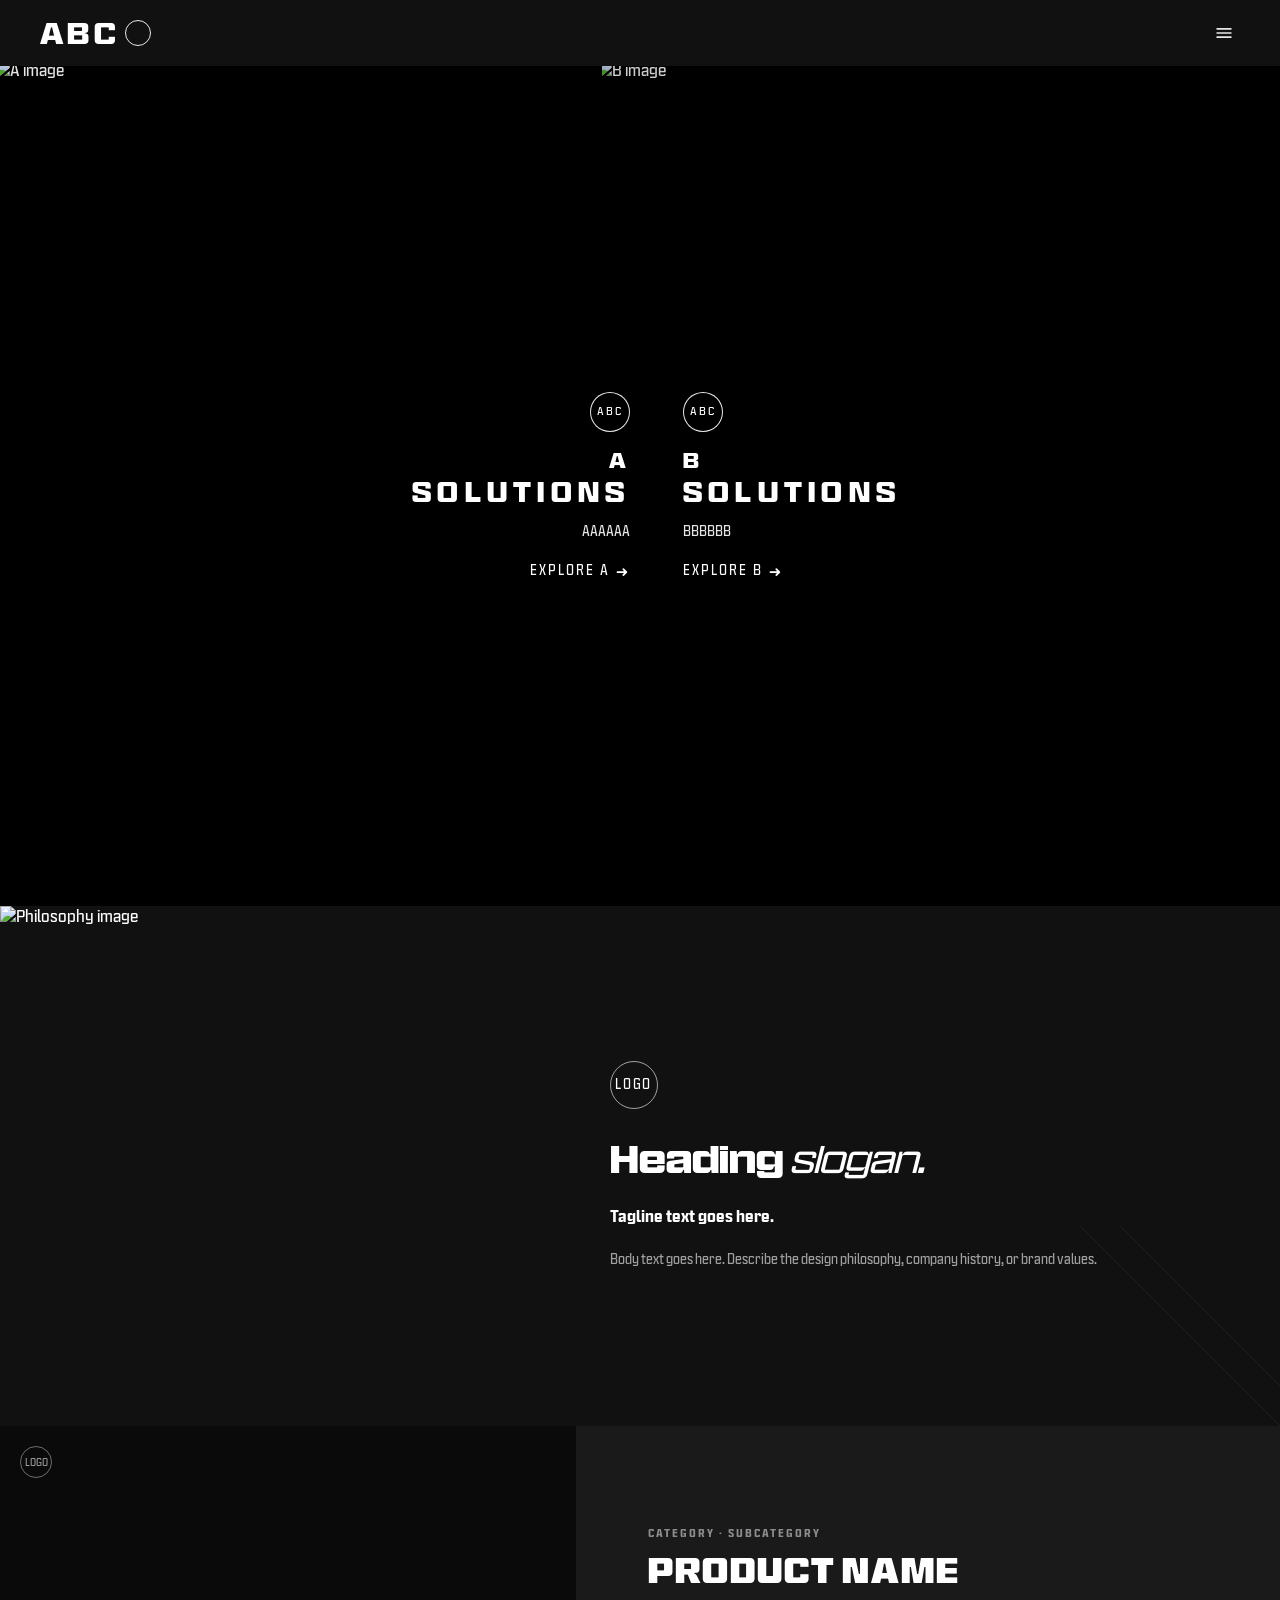
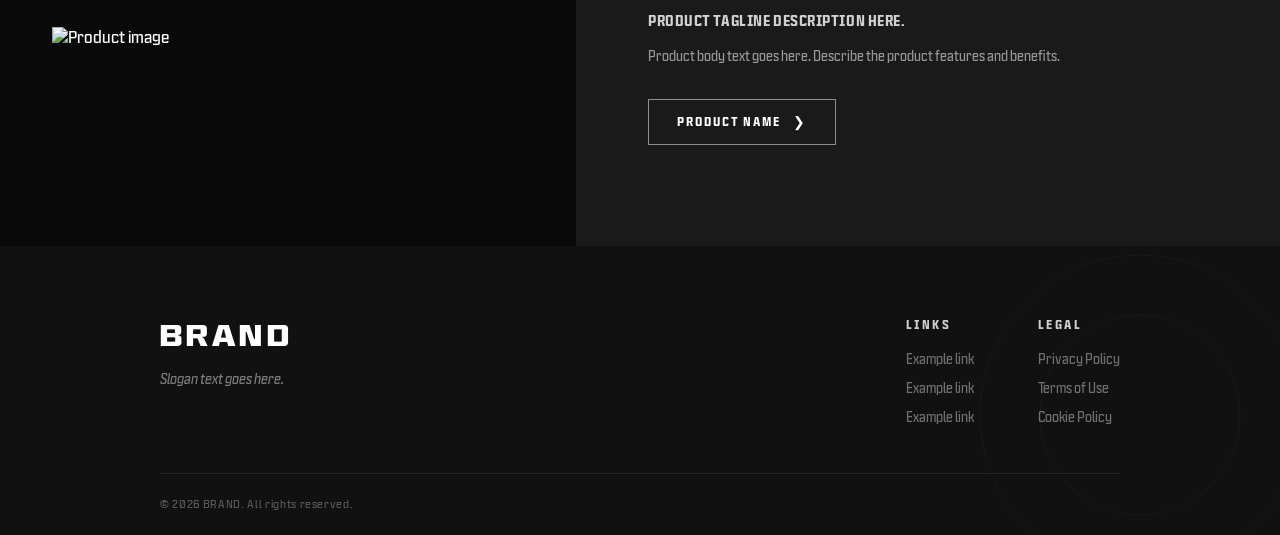
==== index.html @ 703620b8 "Add static site files to root for GitHub Pages deployment Made-with: Cursor" ====
<!DOCTYPE html>
<html lang="zh-CN">
<head>
  <meta charset="UTF-8" />
  <title>首页模版 - Defence / Security</title>
  <meta name="viewport" content="width=device-width, initial-scale=1" />
  <link rel="stylesheet" href="css/home.css" />
</head>
<body>
  <!-- 顶部导航栏 -->
  <header class="site-header">
    <div class="nav-left">
      <a href="#" class="nav-logo" id="nav-logo">
        <span id="nav-logo-text"></span>
        <span class="nav-logo-badge" id="nav-logo-badge"></span>
      </a>
    </div>
    <div class="nav-right">
      <button class="nav-icon-btn" id="nav-menu-btn" type="button" aria-label="Menu">
        <svg class="icon-menu" viewBox="0 0 24 24" aria-hidden="true">
          <path d="M3 6h18v2H3V6zm0 5h18v2H3v-2zm0 5h18v2H3v-2z" />
        </svg>
        <svg class="icon-close" viewBox="0 0 24 24" aria-hidden="true">
          <path d="M19 6.41L17.59 5 12 10.59 6.41 5 5 6.41 10.59 12 5 17.59 6.41 19 12 13.41 17.59 19 19 17.59 13.41 12z" />
        </svg>
      </button>
    </div>
  </header>

  <!-- 全屏菜单 -->
  <div class="menu-overlay" id="menu-overlay" aria-hidden="true">
    <svg class="menu-deco menu-deco-ring" viewBox="0 0 400 400" aria-hidden="true">
      <circle cx="200" cy="200" r="180" />
      <circle cx="200" cy="200" r="120" />
    </svg>
    <svg class="menu-deco menu-deco-dots" viewBox="0 0 200 200" aria-hidden="true">
      <circle cx="20" cy="20" r="3" />
      <circle cx="60" cy="40" r="2" />
      <circle cx="100" cy="15" r="4" />
      <circle cx="140" cy="55" r="2.5" />
      <circle cx="180" cy="30" r="3" />
      <circle cx="40" cy="80" r="2" />
      <circle cx="90" cy="70" r="3.5" />
      <circle cx="150" cy="90" r="2" />
      <circle cx="30" cy="140" r="3" />
      <circle cx="80" cy="160" r="2.5" />
      <circle cx="160" cy="150" r="3" />
      <circle cx="120" cy="180" r="2" />
    </svg>
    <svg class="menu-deco menu-deco-lines" viewBox="0 0 600 600" aria-hidden="true">
      <line x1="0" y1="150" x2="600" y2="50" />
      <line x1="0" y1="300" x2="600" y2="200" />
      <line x1="0" y1="450" x2="600" y2="550" />
    </svg>

    <div class="menu-body">
      <div class="menu-columns">
        <div class="menu-column">
          <h3 class="menu-section-title">SECTION ONE</h3>
          <ul class="menu-list">
            <li><a href="#">Example link 1</a></li>
            <li><a href="#">Example link 2</a></li>
            <li><a href="#">Example link 3</a></li>
          </ul>
        </div>
        <div class="menu-column">
          <h3 class="menu-section-title">SECTION TWO</h3>
          <ul class="menu-list">
            <li><a href="#">Example link A</a></li>
            <li><a href="#">Example link B</a></li>
            <li><a href="#">Example link C</a></li>
          </ul>
        </div>
        <div class="menu-column">
          <h3 class="menu-section-title">SECTION THREE</h3>
          <ul class="menu-list">
            <li><a href="#">Example link &alpha;</a></li>
            <li><a href="#">Example link &beta;</a></li>
          </ul>
        </div>
        <div class="menu-column">
          <h3 class="menu-section-title">SECTION FOUR</h3>
          <ul class="menu-list">
            <li><a href="#">Example link I</a></li>
            <li><a href="#">Example link II</a></li>
          </ul>
        </div>
      </div>
      <div class="menu-footer-row">
        <button class="menu-newsletter-btn" type="button">
          subscribe
        </button>
        <div class="menu-footer-tagline">slogan 1</div>
      </div>
    </div>
  </div>

  <!-- 首屏左右双栏 -->
  <main class="hero">
    <svg class="sr-only" aria-hidden="true">
      <defs>
        <clipPath id="clip-left" clipPathUnits="objectBoundingBox">
          <path d="M0 0 L0.98 0 L0.98 0.45 C0.97 0.55, 0.95 0.65, 0.92 0.75 C0.89 0.85, 0.87 0.93, 0.86 1 L0 1 Z" />
        </clipPath>
        <clipPath id="clip-right" clipPathUnits="objectBoundingBox">
          <path d="M0 0 L1 0 L1 1 L0 1 C0.04 0.92, 0.08 0.85, 0.15 0.7 C0.22 0.5, 0.30 0.3, 0.35 0 Z" />
        </clipPath>
      </defs>
    </svg>
    <section class="hero-column hero-column-left" id="hero-left">
      <img class="hero-bg" id="hero-left-bg" src="about:blank" alt="" />
      <div class="hero-content">
        <div class="hero-logo-mark" id="hero-left-mark"></div>
        <div class="hero-title">
          <div class="hero-title-line" id="hero-left-title-line1"></div>
          <div class="hero-title-line" id="hero-left-title-line2"></div>
        </div>
        <p class="hero-subtitle" id="hero-left-subtitle"></p>
        <a href="#" class="hero-link" id="hero-left-link">
          <span id="hero-left-link-label"></span>
          <span>&#10140;</span>
        </a>
      </div>
    </section>

    <section class="hero-column hero-column-right" id="hero-right">
      <img class="hero-bg" id="hero-right-bg" src="about:blank" alt="" />
      <div class="hero-content">
        <div class="hero-logo-mark" id="hero-right-mark"></div>
        <div class="hero-title">
          <div class="hero-title-line" id="hero-right-title-line1"></div>
          <div class="hero-title-line" id="hero-right-title-line2"></div>
        </div>
        <p class="hero-subtitle" id="hero-right-subtitle"></p>
        <a href="#" class="hero-link" id="hero-right-link">
          <span id="hero-right-link-label"></span>
          <span>&#10140;</span>
        </a>
      </div>
    </section>
  </main>

  <!-- 设计理念介绍 -->
  <section class="philosophy fade-section">
    <div class="philosophy-image">
      <img class="philosophy-img" id="philosophy-img" src="about:blank" alt="" />
    </div>
    <div class="philosophy-content">
      <div class="philosophy-icon" id="philosophy-icon"></div>
      <h2 class="philosophy-heading">
        <span class="philosophy-heading-bold" id="philosophy-heading-bold"></span>
        <span class="philosophy-heading-light" id="philosophy-heading-light"></span>
      </h2>
      <p class="philosophy-tagline" id="philosophy-tagline"></p>
      <p class="philosophy-body" id="philosophy-body"></p>
    </div>
    <svg class="section-deco section-deco-corner" viewBox="0 0 200 200" aria-hidden="true">
      <line x1="0" y1="0" x2="200" y2="200" />
      <line x1="40" y1="0" x2="200" y2="160" />
    </svg>
  </section>

  <!-- 产品卡片 -->
  <section class="product-card fade-section" id="product-card">
    <div class="product-card-image">
      <div class="product-card-badge" id="product-card-badge"></div>
      <img class="product-card-img" id="product-card-img" src="about:blank" alt="" />
    </div>
    <div class="product-card-content">
      <p class="product-card-category" id="product-card-category"></p>
      <h2 class="product-card-title" id="product-card-title"></h2>
      <p class="product-card-tagline" id="product-card-tagline"></p>
      <p class="product-card-body" id="product-card-body"></p>
      <a class="product-card-link" id="product-card-link" href="#">
        <span id="product-card-link-label"></span>
        <span class="product-card-link-arrow">&#10095;</span>
      </a>
    </div>
  </section>

  <!-- 底部 -->
  <footer class="site-footer">
    <div class="footer-inner">
      <div class="footer-brand">
        <span class="footer-logo" id="footer-logo"></span>
        <p class="footer-slogan" id="footer-slogan"></p>
      </div>
      <div class="footer-links">
        <div class="footer-link-group">
          <h4 class="footer-link-title">Links</h4>
          <ul>
            <li><a href="#">Example link</a></li>
            <li><a href="#">Example link</a></li>
            <li><a href="#">Example link</a></li>
          </ul>
        </div>
        <div class="footer-link-group">
          <h4 class="footer-link-title">Legal</h4>
          <ul>
            <li><a href="#">Privacy Policy</a></li>
            <li><a href="#">Terms of Use</a></li>
            <li><a href="#">Cookie Policy</a></li>
          </ul>
        </div>
      </div>
    </div>
    <div class="footer-bottom">
      <p id="footer-copyright"></p>
    </div>
    <svg class="footer-deco" viewBox="0 0 400 400" aria-hidden="true">
      <circle cx="200" cy="200" r="160" />
      <circle cx="200" cy="200" r="100" />
    </svg>
  </footer>

  <script src="js/home.js"></script>
</body>
</html>
---- css/home.css ----
/* Hitmarker Display */
@font-face {
  font-family: "Hitmarker";
  src: url("../fonts/HitmarkerNormal-Light.woff2") format("woff2");
  font-weight: 300;
  font-style: normal;
  font-display: swap;
}
@font-face {
  font-family: "Hitmarker";
  src: url("../fonts/HitmarkerNormal-Regular.woff2") format("woff2");
  font-weight: 400;
  font-style: normal;
  font-display: swap;
}
@font-face {
  font-family: "Hitmarker";
  src: url("../fonts/HitmarkerNormal-Medium.woff2") format("woff2");
  font-weight: 500;
  font-style: normal;
  font-display: swap;
}
@font-face {
  font-family: "Hitmarker";
  src: url("../fonts/HitmarkerNormal-Bold.woff2") format("woff2");
  font-weight: 700;
  font-style: normal;
  font-display: swap;
}
@font-face {
  font-family: "Hitmarker";
  src: url("../fonts/HitmarkerNormal-Black.woff2") format("woff2");
  font-weight: 900;
  font-style: normal;
  font-display: swap;
}

/* Hitmarker Text */
@font-face {
  font-family: "Hitmarker Text";
  src: url("../fonts/HitmarkerText-Regular.woff2") format("woff2");
  font-weight: 400;
  font-style: normal;
  font-display: swap;
}
@font-face {
  font-family: "Hitmarker Text";
  src: url("../fonts/HitmarkerText-Medium.woff2") format("woff2");
  font-weight: 500;
  font-style: normal;
  font-display: swap;
}
@font-face {
  font-family: "Hitmarker Text";
  src: url("../fonts/HitmarkerText-Bold.woff2") format("woff2");
  font-weight: 700;
  font-style: normal;
  font-display: swap;
}
@font-face {
  font-family: "Hitmarker Text";
  src: url("../fonts/HitmarkerText-Italic.woff2") format("woff2");
  font-weight: 400;
  font-style: italic;
  font-display: swap;
}

* {
  box-sizing: border-box;
  margin: 0;
  padding: 0;
}

html {
  scroll-behavior: smooth;
}

body {
  font-family: "Hitmarker Text", "Hitmarker", -apple-system, BlinkMacSystemFont,
    system-ui, sans-serif;
  background: #000;
  color: #fff;
  min-height: 100vh;
}

a {
  color: inherit;
  text-decoration: none;
}

img {
  max-width: 100%;
  display: block;
}

/* 顶部导航栏 */

.site-header {
  background: #111;
  color: #fff;
  padding: 16px 40px;
  display: flex;
  align-items: center;
  justify-content: space-between;
  position: relative;
  z-index: 50;
}

.nav-left {
  display: flex;
  align-items: center;
  gap: 12px;
}

.nav-logo {
  font-family: "Hitmarker", sans-serif;
  font-weight: 700;
  font-size: 28px;
  letter-spacing: 0.16em;
  text-transform: uppercase;
  display: inline-flex;
  align-items: center;
  gap: 6px;
}

.nav-logo-badge {
  width: 26px;
  height: 26px;
  border-radius: 999px;
  border: 1px solid rgba(255, 255, 255, 0.9);
  display: inline-flex;
  align-items: center;
  justify-content: center;
  font-size: 11px;
}

.nav-right {
  display: flex;
  align-items: center;
  gap: 14px;
}

.nav-icon-btn {
  width: 32px;
  height: 32px;
  border-radius: 50%;
  border: none;
  background: transparent;
  display: inline-flex;
  align-items: center;
  justify-content: center;
  padding: 0;
  cursor: pointer;
}

.nav-icon-btn svg {
  width: 20px;
  height: 20px;
  fill: #ffffff;
  opacity: 0.9;
  transition:
    opacity 0.2s ease,
    transform 0.2s ease;
}

.nav-icon-btn:hover svg {
  opacity: 1;
  transform: scale(1.05);
}

.nav-icon-btn .icon-close {
  display: none;
}

.nav-icon-btn.is-active .icon-menu {
  display: none;
}

.nav-icon-btn.is-active .icon-close {
  display: block;
}

/* 全屏菜单 */

.menu-overlay {
  position: fixed;
  inset: 0;
  z-index: 40;
  background: linear-gradient(145deg, #0a0a0a 0%, #111 35%, #1a1a1a 60%, #222 100%);
  visibility: hidden;
  opacity: 0;
  transition:
    opacity 0.35s ease,
    visibility 0.35s ease;
  overflow: hidden;
}

.menu-overlay.is-active {
  visibility: visible;
  opacity: 1;
}

/* 装饰性 SVG 元素 */

.menu-deco {
  position: absolute;
  pointer-events: none;
}

.menu-deco-ring {
  width: 480px;
  height: 480px;
  right: -80px;
  bottom: -100px;
  fill: none;
  stroke: rgba(255, 255, 255, 0.05);
  stroke-width: 1;
  animation: decoSpin 40s linear infinite;
}

.menu-deco-dots {
  width: 300px;
  height: 300px;
  right: 60px;
  top: 80px;
  fill: rgba(255, 255, 255, 0.07);
  animation: decoFloat 6s ease-in-out infinite alternate;
}

.menu-deco-lines {
  width: 100%;
  height: 100%;
  left: 0;
  top: 0;
  stroke: rgba(255, 255, 255, 0.03);
  stroke-width: 1;
  fill: none;
}

@keyframes decoSpin {
  from { transform: rotate(0deg); }
  to { transform: rotate(360deg); }
}

@keyframes decoFloat {
  from { transform: translateY(0); }
  to { transform: translateY(-18px); }
}

/* 菜单主体内容 */

.menu-body {
  position: relative;
  z-index: 1;
  max-width: 960px;
  margin: 0 auto;
  padding: 100px 48px 48px;
  height: 100%;
  display: flex;
  flex-direction: column;
  justify-content: center;
  gap: 48px;
}

.menu-columns {
  display: grid;
  grid-template-columns: repeat(4, minmax(0, 1fr));
  gap: 40px;
}

.menu-column {
  font-size: 13px;
}

.menu-section-title {
  font-family: "Hitmarker", sans-serif;
  font-size: 14px;
  font-weight: 700;
  letter-spacing: 0.2em;
  text-transform: uppercase;
  margin-bottom: 16px;
  padding-bottom: 10px;
  border-bottom: 1px solid rgba(255, 255, 255, 0.15);
  color: #fff;
}

.menu-list {
  list-style: none;
  display: grid;
  gap: 10px;
  color: rgba(255, 255, 255, 0.6);
}

.menu-list li {
  padding: 4px 0;
}

.menu-list a {
  color: inherit;
  text-decoration: none;
  display: inline-block;
  font-size: 13px;
  letter-spacing: 0.04em;
  position: relative;
  padding-left: 14px;
  transition:
    color 0.2s ease,
    padding-left 0.2s ease;
}

.menu-list a::before {
  content: "";
  position: absolute;
  left: 0;
  top: 50%;
  width: 6px;
  height: 1px;
  background: rgba(255, 255, 255, 0.3);
  transition:
    width 0.2s ease,
    background 0.2s ease;
}

.menu-list a:hover {
  color: #ffffff;
  padding-left: 20px;
}

.menu-list a:hover::before {
  width: 12px;
  background: #ffffff;
}

.menu-footer-row {
  margin-top: auto;
  display: flex;
  align-items: center;
  justify-content: space-between;
  gap: 16px;
  font-size: 12px;
  padding-top: 20px;
  border-top: 1px solid rgba(255, 255, 255, 0.1);
}

.menu-newsletter-btn {
  padding: 10px 24px;
  border-radius: 0;
  border: 1px solid rgba(255, 255, 255, 0.6);
  background: transparent;
  color: #ffffff;
  font-size: 11px;
  letter-spacing: 0.2em;
  text-transform: uppercase;
  cursor: pointer;
  transition:
    background 0.2s ease,
    border-color 0.2s ease;
}

.menu-newsletter-btn:hover {
  background: rgba(255, 255, 255, 0.1);
  border-color: #ffffff;
}

.menu-footer-tagline {
  white-space: nowrap;
  opacity: 0.5;
  font-style: italic;
  letter-spacing: 0.08em;
}

/* 首屏左右双栏 */

.hero {
  height: calc(100vh - 60px);
  min-height: 480px;
  display: flex;
  flex-direction: row;
}

.hero-column {
  position: relative;
  flex: 1 1 50%;
  overflow: hidden;
  cursor: pointer;
  transition: flex 0.5s cubic-bezier(0.25, 0.46, 0.45, 0.94);
}

.hero-column::before {
  content: "";
  position: absolute;
  inset: 0;
  background: linear-gradient(
    to bottom,
    rgba(0, 0, 0, 0.1),
    rgba(0, 0, 0, 0.5)
  );
  z-index: 1;
  transition: background 0.5s ease;
}

.hero:hover .hero-column {
  flex: 0.7 1 35%;
}

.hero:hover .hero-column:hover {
  flex: 1.3 1 65%;
}

.hero:hover .hero-column:not(:hover)::before {
  background: linear-gradient(
    to bottom,
    rgba(0, 0, 0, 0.25),
    rgba(0, 0, 0, 0.65)
  );
}

.sr-only {
  position: absolute;
  width: 0;
  height: 0;
  overflow: hidden;
}

.hero-column-left {
  clip-path: url(#clip-left);
  margin-right: -3%;
  z-index: 2;
}

.hero-column-right {
  margin-left: -3%;
  z-index: 1;
}

.hero-bg {
  position: absolute;
  inset: -6px;
  object-fit: cover;
  width: calc(100% + 12px);
  height: calc(100% + 12px);
  transition: transform 0.4s ease-out;
}

.hero-column:hover .hero-bg {
  transform: scale(1.04);
}

.hero-content {
  position: relative;
  z-index: 2;
  height: 100%;
  display: flex;
  flex-direction: column;
  justify-content: center;
  padding: 40px;
  color: #fff;
}

.hero-column-left .hero-content {
  align-items: flex-end;
  text-align: right;
  padding-left: 30%;
  padding-right: 48px;
}

.hero-column-right .hero-content {
  padding-left: 12%;
}

.hero-logo-mark {
  width: 40px;
  height: 40px;
  border-radius: 999px;
  border: 1px solid rgba(255, 255, 255, 0.9);
  display: flex;
  align-items: center;
  justify-content: center;
  margin-bottom: 16px;
  font-size: 11px;
  letter-spacing: 0.18em;
  text-transform: uppercase;
  background: rgba(0, 0, 0, 0.35);
}

.hero-title-line {
  font-family: "Hitmarker", sans-serif;
  font-size: 20px;
  letter-spacing: 0.24em;
  text-transform: uppercase;
  font-weight: 700;
}

.hero-title-line + .hero-title-line {
  font-size: 26px;
  margin-top: 4px;
}

.hero-subtitle {
  margin-top: 14px;
  max-width: 320px;
  font-size: 13px;
  line-height: 1.5;
  opacity: 0.9;
}

.hero-link {
  margin-top: 20px;
  font-size: 13px;
  text-transform: uppercase;
  letter-spacing: 0.16em;
  display: inline-flex;
  align-items: center;
  gap: 6px;
  transition: gap 0.2s ease;
}

.hero-link:hover {
  gap: 10px;
}

.hero-link span:first-child {
  position: relative;
}

.hero-link span:first-child::after {
  content: "";
  position: absolute;
  left: 0;
  bottom: -2px;
  width: 0;
  height: 1px;
  background: #fff;
  transition: width 0.3s ease;
}

.hero-link:hover span:first-child::after {
  width: 100%;
}

.hero-link span:last-child {
  font-size: 15px;
  transform: translateY(1px);
}

/* 滚动淡入 */

.fade-section {
  opacity: 0;
  transform: translateY(40px);
  transition: opacity 0.7s ease, transform 0.7s ease;
}

.fade-section.is-visible {
  opacity: 1;
  transform: translateY(0);
}

/* 区块装饰线条 */

.section-deco {
  position: absolute;
  pointer-events: none;
}

.section-deco-corner {
  width: 200px;
  height: 200px;
  right: 0;
  bottom: 0;
  stroke: rgba(255, 255, 255, 0.05);
  stroke-width: 1;
  fill: none;
}

/* 设计理念介绍 */

.philosophy {
  display: flex;
  align-items: stretch;
  background: #111;
  min-height: 520px;
  position: relative;
  overflow: hidden;
}

.philosophy-image {
  flex: 0 0 42%;
  position: relative;
  overflow: hidden;
}

.philosophy-img {
  width: 100%;
  height: 100%;
  object-fit: cover;
  display: block;
}

.philosophy-content {
  flex: 1;
  display: flex;
  flex-direction: column;
  justify-content: center;
  padding: 80px 80px 80px 72px;
  color: #fff;
}

.philosophy-icon {
  width: 48px;
  height: 48px;
  border-radius: 999px;
  border: 1.5px solid rgba(255, 255, 255, 0.6);
  display: flex;
  align-items: center;
  justify-content: center;
  font-size: 13px;
  letter-spacing: 0.12em;
  margin-bottom: 28px;
}

.philosophy-heading {
  font-family: "Hitmarker", sans-serif;
  font-size: 36px;
  line-height: 1.2;
  margin-bottom: 24px;
}

.philosophy-heading-bold {
  font-weight: 700;
}

.philosophy-heading-light {
  font-weight: 300;
  font-style: italic;
}

.philosophy-tagline {
  font-size: 16px;
  font-weight: 600;
  line-height: 1.5;
  margin-bottom: 20px;
  max-width: 520px;
}

.philosophy-body {
  font-size: 13px;
  line-height: 1.8;
  opacity: 0.6;
  max-width: 520px;
}

/* 产品卡片 */

.product-card {
  display: flex;
  align-items: stretch;
  min-height: 420px;
  position: relative;
  overflow: hidden;
}

.product-card-image {
  flex: 0 0 45%;
  position: relative;
  overflow: hidden;
  background: #0a0a0a;
  display: flex;
  align-items: center;
  justify-content: center;
}

.product-card-badge {
  position: absolute;
  top: 20px;
  left: 20px;
  width: 32px;
  height: 32px;
  border-radius: 999px;
  border: 1px solid rgba(255, 255, 255, 0.4);
  display: flex;
  align-items: center;
  justify-content: center;
  font-size: 10px;
  color: rgba(255, 255, 255, 0.6);
  z-index: 1;
}

.product-card-img {
  width: 82%;
  height: auto;
  object-fit: contain;
  display: block;
}

.product-card-content {
  flex: 1;
  display: flex;
  flex-direction: column;
  justify-content: center;
  padding: 64px 72px;
  background: #1a1a1a;
  color: #fff;
}

.product-card-category {
  font-size: 11px;
  font-weight: 700;
  letter-spacing: 0.18em;
  text-transform: uppercase;
  margin-bottom: 12px;
  color: rgba(255, 255, 255, 0.5);
}

.product-card-title {
  font-family: "Hitmarker", sans-serif;
  font-size: 32px;
  font-weight: 900;
  letter-spacing: 0.06em;
  text-transform: uppercase;
  margin-bottom: 20px;
  color: #fff;
}

.product-card-tagline {
  font-size: 14px;
  font-weight: 700;
  line-height: 1.5;
  text-transform: uppercase;
  letter-spacing: 0.04em;
  margin-bottom: 14px;
  max-width: 480px;
  color: rgba(255, 255, 255, 0.8);
}

.product-card-body {
  font-size: 13px;
  line-height: 1.7;
  color: rgba(255, 255, 255, 0.55);
  max-width: 480px;
  margin-bottom: 32px;
}

.product-card-link {
  display: inline-flex;
  align-items: center;
  gap: 12px;
  padding: 14px 28px;
  border: 1.5px solid rgba(255, 255, 255, 0.5);
  color: #fff;
  font-size: 12px;
  font-weight: 700;
  letter-spacing: 0.16em;
  text-transform: uppercase;
  text-decoration: none;
  transition: background 0.25s ease, border-color 0.25s ease;
  align-self: flex-start;
}

.product-card-link:hover {
  background: rgba(255, 255, 255, 0.08);
  border-color: #fff;
}

.product-card-link-arrow {
  font-size: 14px;
  transition: transform 0.2s ease;
}

.product-card-link:hover .product-card-link-arrow {
  transform: translateX(4px);
}

/* 底部 Footer */

.site-footer {
  background: #111;
  color: #fff;
  position: relative;
  overflow: hidden;
  padding: 72px 40px 0;
}

.footer-inner {
  max-width: 960px;
  margin: 0 auto;
  display: flex;
  justify-content: space-between;
  gap: 48px;
  padding-bottom: 48px;
  border-bottom: 1px solid rgba(255, 255, 255, 0.08);
}

.footer-brand {
  max-width: 320px;
}

.footer-logo {
  font-family: "Hitmarker", sans-serif;
  font-size: 28px;
  font-weight: 700;
  letter-spacing: 0.16em;
  text-transform: uppercase;
  display: block;
  margin-bottom: 16px;
}

.footer-slogan {
  font-family: "Hitmarker Text", sans-serif;
  font-size: 13px;
  line-height: 1.7;
  opacity: 0.45;
  font-style: italic;
}

.footer-links {
  display: flex;
  gap: 64px;
}

.footer-link-group h4 {
  font-size: 12px;
  font-weight: 700;
  letter-spacing: 0.2em;
  text-transform: uppercase;
  margin-bottom: 16px;
  color: rgba(255, 255, 255, 0.8);
}

.footer-link-group ul {
  list-style: none;
  display: grid;
  gap: 10px;
}

.footer-link-group a {
  font-size: 13px;
  color: rgba(255, 255, 255, 0.4);
  transition: color 0.2s ease;
}

.footer-link-group a:hover {
  color: #fff;
}

.footer-bottom {
  max-width: 960px;
  margin: 0 auto;
  padding: 24px 0;
  font-size: 11px;
  opacity: 0.3;
  letter-spacing: 0.06em;
}

.footer-deco {
  position: absolute;
  width: 400px;
  height: 400px;
  right: -60px;
  bottom: -80px;
  fill: none;
  stroke: rgba(255, 255, 255, 0.03);
  stroke-width: 1;
  pointer-events: none;
  animation: decoSpin 50s linear infinite;
}

/* 响应式 */

@media (max-width: 900px) {
  .hero {
    flex-direction: column;
    height: auto;
  }

  .hero-column {
    height: 50vh;
    min-height: 260px;
  }

  .hero-column-left::after,
  .hero-column-right::after {
    display: none;
  }

  .hero-content {
    padding: 32px 24px;
  }

  .hero-title-line {
    font-size: 18px;
  }

  .hero-title-line + .hero-title-line {
    font-size: 22px;
  }

  .philosophy {
    flex-direction: column;
    min-height: auto;
  }

  .philosophy-image {
    flex: none;
    height: 300px;
  }

  .philosophy-content {
    padding: 48px 32px;
  }

  .philosophy-heading {
    font-size: 28px;
  }

  .product-card {
    flex-direction: column;
    min-height: auto;
  }

  .product-card-image {
    flex: none;
    min-height: 280px;
  }

  .product-card-content {
    padding: 40px 32px;
  }

  .product-card-title {
    font-size: 24px;
  }

  .site-header {
    padding: 8px 16px;
  }

  .menu-body {
    padding: 80px 24px 32px;
  }

  .menu-columns {
    grid-template-columns: repeat(2, minmax(0, 1fr));
    gap: 28px;
  }

  .menu-deco-ring {
    width: 300px;
    height: 300px;
    right: -60px;
    bottom: -60px;
  }

  .menu-deco-dots {
    width: 200px;
    height: 200px;
  }

  .footer-inner {
    flex-direction: column;
    gap: 32px;
  }

  .footer-links {
    gap: 40px;
  }

  .site-footer {
    padding: 48px 24px 0;
  }

  .section-deco-corner {
    width: 120px;
    height: 120px;
  }
}

@media (max-width: 600px) {
  .menu-columns {
    grid-template-columns: minmax(0, 1fr);
    gap: 24px;
  }

  .menu-deco-ring,
  .menu-deco-dots {
    display: none;
  }

  .footer-links {
    flex-direction: column;
    gap: 28px;
  }

  .footer-deco {
    display: none;
  }
}
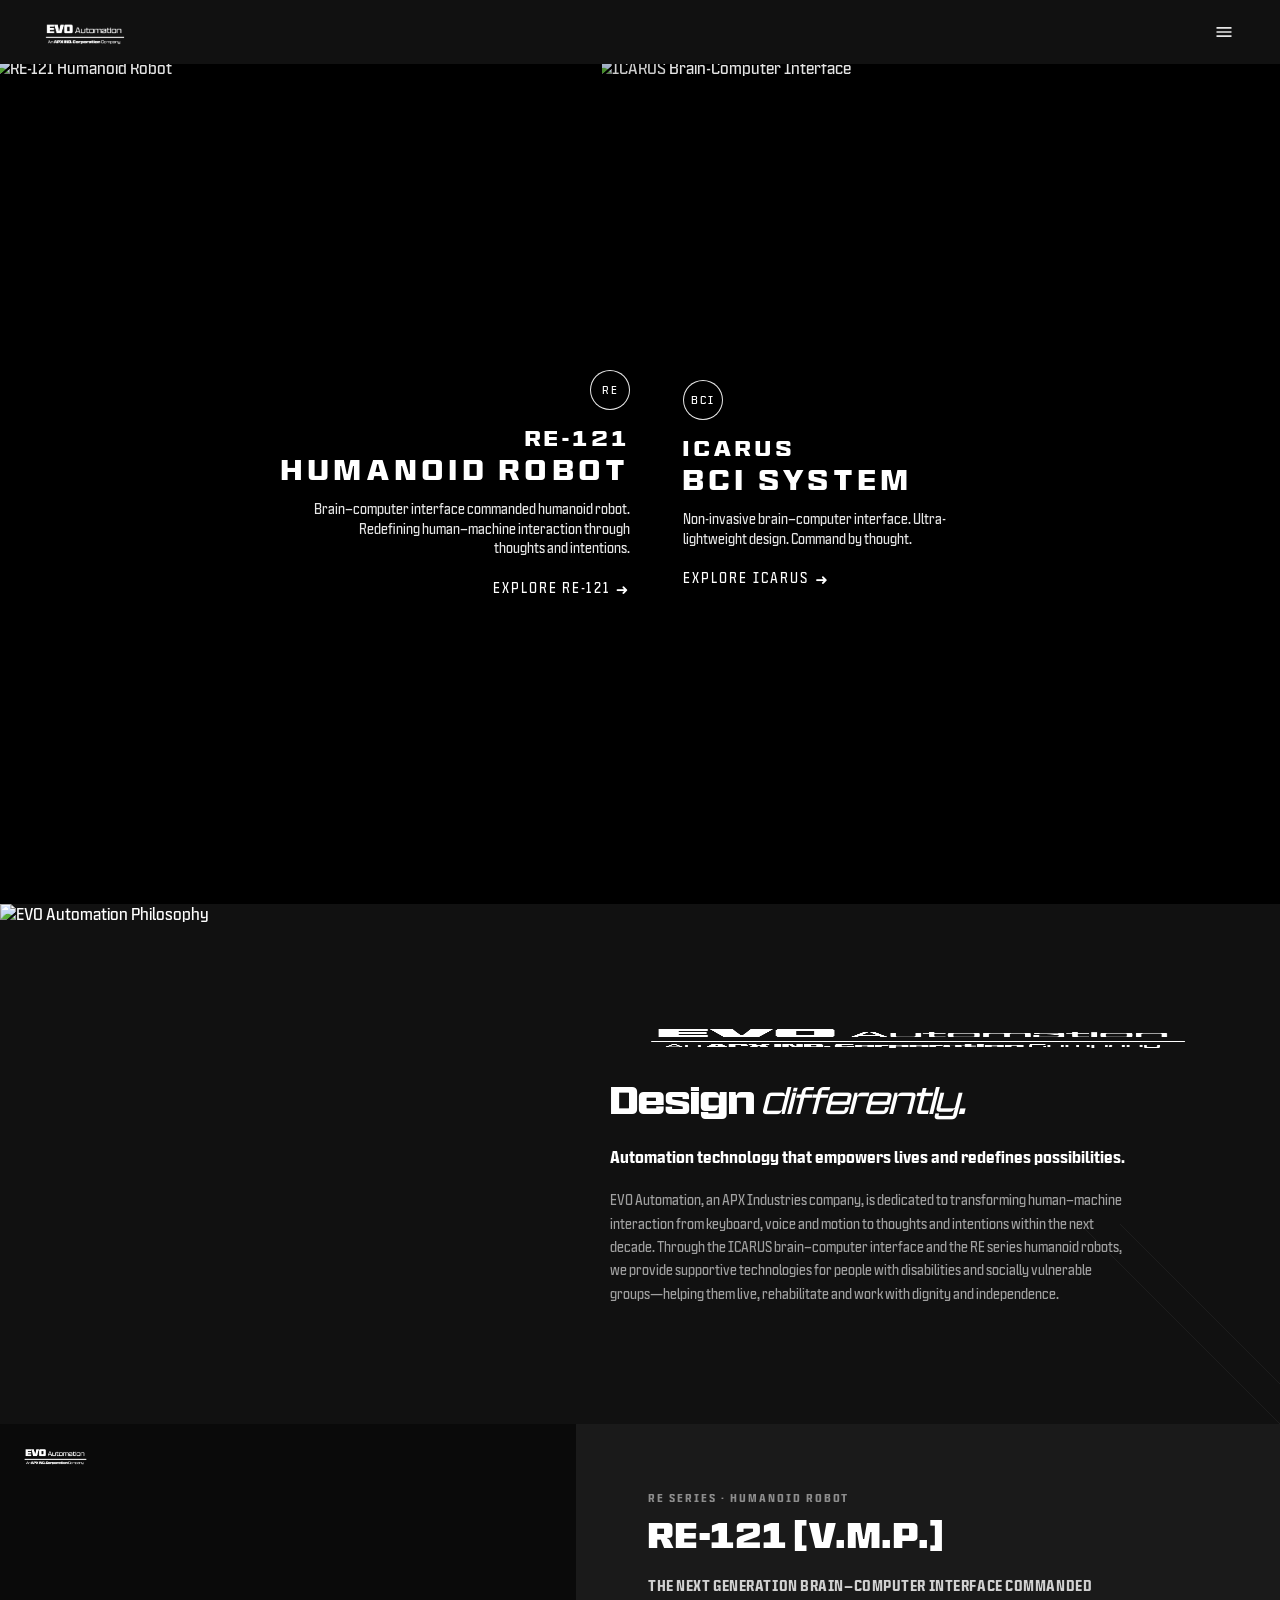
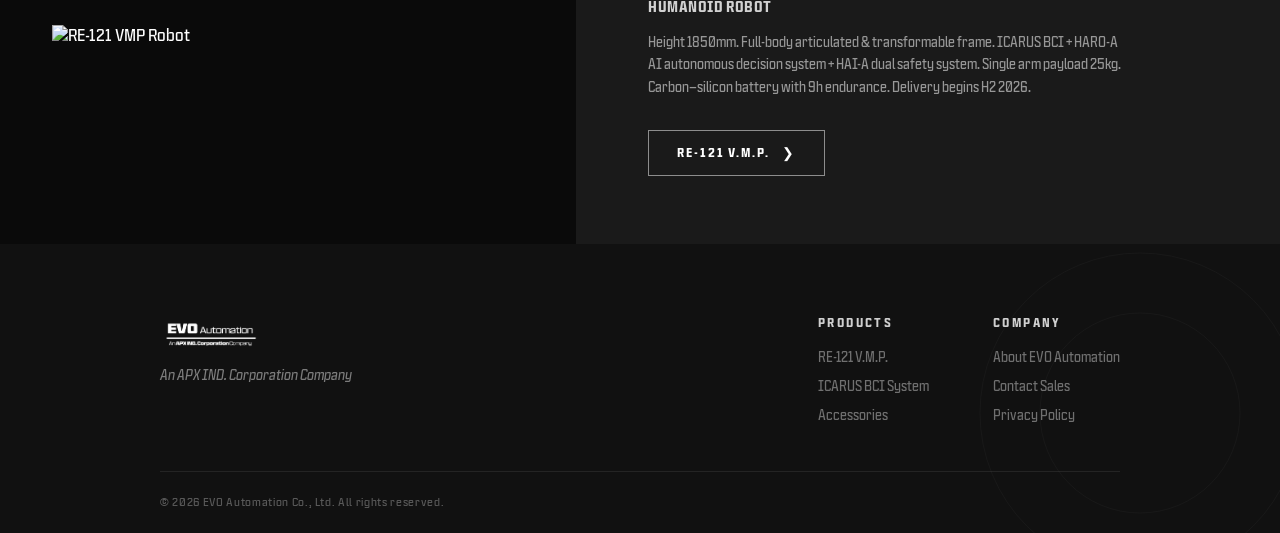
==== commit cdfa4de1: "Update website content with EVO Automation branding - Replace all placeholder text with actual EVO A" ====
--- a/index.html
+++ b/index.html
@@ -2,17 +2,19 @@
 <html lang="zh-CN">
 <head>
   <meta charset="UTF-8" />
-  <title>首页模版 - Defence / Security</title>
+  <title>EVO Automation – An APX IND. Corporation Company</title>
   <meta name="viewport" content="width=device-width, initial-scale=1" />
-  <link rel="stylesheet" href="css/home.css" />
+  <link
+    rel="stylesheet"
+    href="css/home.css"
+  />
 </head>
 <body>
   <!-- 顶部导航栏 -->
   <header class="site-header">
     <div class="nav-left">
       <a href="#" class="nav-logo" id="nav-logo">
-        <span id="nav-logo-text"></span>
-        <span class="nav-logo-badge" id="nav-logo-badge"></span>
+        <img class="nav-logo-img" src="img/logo.png" alt="EVO Automation" />
       </a>
     </div>
     <div class="nav-right">
@@ -29,6 +31,7 @@
 
   <!-- 全屏菜单 -->
   <div class="menu-overlay" id="menu-overlay" aria-hidden="true">
+    <!-- 装饰性 SVG 几何图案 -->
     <svg class="menu-deco menu-deco-ring" viewBox="0 0 400 400" aria-hidden="true">
       <circle cx="200" cy="200" r="180" />
       <circle cx="200" cy="200" r="120" />
@@ -56,47 +59,48 @@
     <div class="menu-body">
       <div class="menu-columns">
         <div class="menu-column">
-          <h3 class="menu-section-title">SECTION ONE</h3>
-          <ul class="menu-list">
-            <li><a href="#">Example link 1</a></li>
-            <li><a href="#">Example link 2</a></li>
-            <li><a href="#">Example link 3</a></li>
-          </ul>
-        </div>
-        <div class="menu-column">
-          <h3 class="menu-section-title">SECTION TWO</h3>
-          <ul class="menu-list">
-            <li><a href="#">Example link A</a></li>
-            <li><a href="#">Example link B</a></li>
-            <li><a href="#">Example link C</a></li>
-          </ul>
-        </div>
-        <div class="menu-column">
-          <h3 class="menu-section-title">SECTION THREE</h3>
-          <ul class="menu-list">
-            <li><a href="#">Example link &alpha;</a></li>
-            <li><a href="#">Example link &beta;</a></li>
-          </ul>
-        </div>
-        <div class="menu-column">
-          <h3 class="menu-section-title">SECTION FOUR</h3>
-          <ul class="menu-list">
-            <li><a href="#">Example link I</a></li>
-            <li><a href="#">Example link II</a></li>
+          <h3 class="menu-section-title">PRODUCTS</h3>
+          <ul class="menu-list">
+            <li><a href="#">RE-121 V.M.P.</a></li>
+            <li><a href="#">RE-121</a></li>
+            <li><a href="#">ICARUS BCI System</a></li>
+          </ul>
+        </div>
+        <div class="menu-column">
+          <h3 class="menu-section-title">TECHNOLOGY</h3>
+          <ul class="menu-list">
+            <li><a href="#">HARO-A AI System</a></li>
+            <li><a href="#">HAI-A Safety System</a></li>
+            <li><a href="#">Articulated Frame</a></li>
+          </ul>
+        </div>
+        <div class="menu-column">
+          <h3 class="menu-section-title">SOLUTIONS</h3>
+          <ul class="menu-list">
+            <li><a href="#">Disability Assistance</a></li>
+            <li><a href="#">Enterprise (B2B)</a></li>
+          </ul>
+        </div>
+        <div class="menu-column">
+          <h3 class="menu-section-title">COMPANY</h3>
+          <ul class="menu-list">
+            <li><a href="#">About EVO Automation</a></li>
+            <li><a href="#">Contact Sales</a></li>
           </ul>
         </div>
       </div>
       <div class="menu-footer-row">
         <button class="menu-newsletter-btn" type="button">
-          subscribe
+          Subscribe
         </button>
-        <div class="menu-footer-tagline">slogan 1</div>
+        <div class="menu-footer-tagline">Redefining human–machine interaction</div>
       </div>
     </div>
   </div>
 
   <!-- 首屏左右双栏 -->
   <main class="hero">
+    <!-- 曲线裁切定义 -->
     <svg class="sr-only" aria-hidden="true">
       <defs>
         <clipPath id="clip-left" clipPathUnits="objectBoundingBox">
@@ -146,7 +150,7 @@
       <img class="philosophy-img" id="philosophy-img" src="about:blank" alt="" />
     </div>
     <div class="philosophy-content">
-      <div class="philosophy-icon" id="philosophy-icon"></div>
+      <img class="philosophy-icon-img" src="img/logo.png" alt="EVO Automation" />
       <h2 class="philosophy-heading">
         <span class="philosophy-heading-bold" id="philosophy-heading-bold"></span>
         <span class="philosophy-heading-light" id="philosophy-heading-light"></span>
@@ -154,6 +158,7 @@
       <p class="philosophy-tagline" id="philosophy-tagline"></p>
       <p class="philosophy-body" id="philosophy-body"></p>
     </div>
+    <!-- 装饰线条 -->
     <svg class="section-deco section-deco-corner" viewBox="0 0 200 200" aria-hidden="true">
       <line x1="0" y1="0" x2="200" y2="200" />
       <line x1="40" y1="0" x2="200" y2="160" />
@@ -163,7 +168,7 @@
   <!-- 产品卡片 -->
   <section class="product-card fade-section" id="product-card">
     <div class="product-card-image">
-      <div class="product-card-badge" id="product-card-badge"></div>
+      <img class="product-card-badge-img" src="img/logo.png" alt="EVO" />
       <img class="product-card-img" id="product-card-img" src="about:blank" alt="" />
     </div>
     <div class="product-card-content">
@@ -182,24 +187,24 @@
   <footer class="site-footer">
     <div class="footer-inner">
       <div class="footer-brand">
-        <span class="footer-logo" id="footer-logo"></span>
+        <img class="footer-logo-img" src="img/logo.png" alt="EVO Automation" />
         <p class="footer-slogan" id="footer-slogan"></p>
       </div>
       <div class="footer-links">
         <div class="footer-link-group">
-          <h4 class="footer-link-title">Links</h4>
+          <h4 class="footer-link-title">Products</h4>
           <ul>
-            <li><a href="#">Example link</a></li>
-            <li><a href="#">Example link</a></li>
-            <li><a href="#">Example link</a></li>
+            <li><a href="#">RE-121 V.M.P.</a></li>
+            <li><a href="#">ICARUS BCI System</a></li>
+            <li><a href="#">Accessories</a></li>
           </ul>
         </div>
         <div class="footer-link-group">
-          <h4 class="footer-link-title">Legal</h4>
+          <h4 class="footer-link-title">Company</h4>
           <ul>
+            <li><a href="#">About EVO Automation</a></li>
+            <li><a href="#">Contact Sales</a></li>
             <li><a href="#">Privacy Policy</a></li>
-            <li><a href="#">Terms of Use</a></li>
-            <li><a href="#">Cookie Policy</a></li>
           </ul>
         </div>
       </div>
@@ -207,6 +212,7 @@
     <div class="footer-bottom">
       <p id="footer-copyright"></p>
     </div>
+    <!-- 装饰 -->
     <svg class="footer-deco" viewBox="0 0 400 400" aria-hidden="true">
       <circle cx="200" cy="200" r="160" />
       <circle cx="200" cy="200" r="100" />
--- a/css/home.css
+++ b/css/home.css
@@ -113,25 +113,14 @@
 }
 
 .nav-logo {
-  font-family: "Hitmarker", sans-serif;
-  font-weight: 700;
-  font-size: 28px;
-  letter-spacing: 0.16em;
-  text-transform: uppercase;
   display: inline-flex;
   align-items: center;
-  gap: 6px;
-}
-
-.nav-logo-badge {
-  width: 26px;
-  height: 26px;
-  border-radius: 999px;
-  border: 1px solid rgba(255, 255, 255, 0.9);
-  display: inline-flex;
-  align-items: center;
-  justify-content: center;
-  font-size: 11px;
+}
+
+.nav-logo-img {
+  height: 28px;
+  width: auto;
+  filter: invert(1);
 }
 
 .nav-right {
@@ -606,16 +595,10 @@
   color: #fff;
 }
 
-.philosophy-icon {
-  width: 48px;
-  height: 48px;
-  border-radius: 999px;
-  border: 1.5px solid rgba(255, 255, 255, 0.6);
-  display: flex;
-  align-items: center;
-  justify-content: center;
-  font-size: 13px;
-  letter-spacing: 0.12em;
+.philosophy-icon-img {
+  height: 28px;
+  width: auto;
+  filter: invert(1);
   margin-bottom: 28px;
 }
 
@@ -670,19 +653,13 @@
   justify-content: center;
 }
 
-.product-card-badge {
+.product-card-badge-img {
   position: absolute;
   top: 20px;
   left: 20px;
-  width: 32px;
-  height: 32px;
-  border-radius: 999px;
-  border: 1px solid rgba(255, 255, 255, 0.4);
-  display: flex;
-  align-items: center;
-  justify-content: center;
-  font-size: 10px;
-  color: rgba(255, 255, 255, 0.6);
+  height: 22px;
+  width: auto;
+  filter: invert(1);
   z-index: 1;
 }
 
@@ -795,12 +772,10 @@
   max-width: 320px;
 }
 
-.footer-logo {
-  font-family: "Hitmarker", sans-serif;
-  font-size: 28px;
-  font-weight: 700;
-  letter-spacing: 0.16em;
-  text-transform: uppercase;
+.footer-logo-img {
+  height: 32px;
+  width: auto;
+  filter: invert(1);
   display: block;
   margin-bottom: 16px;
 }
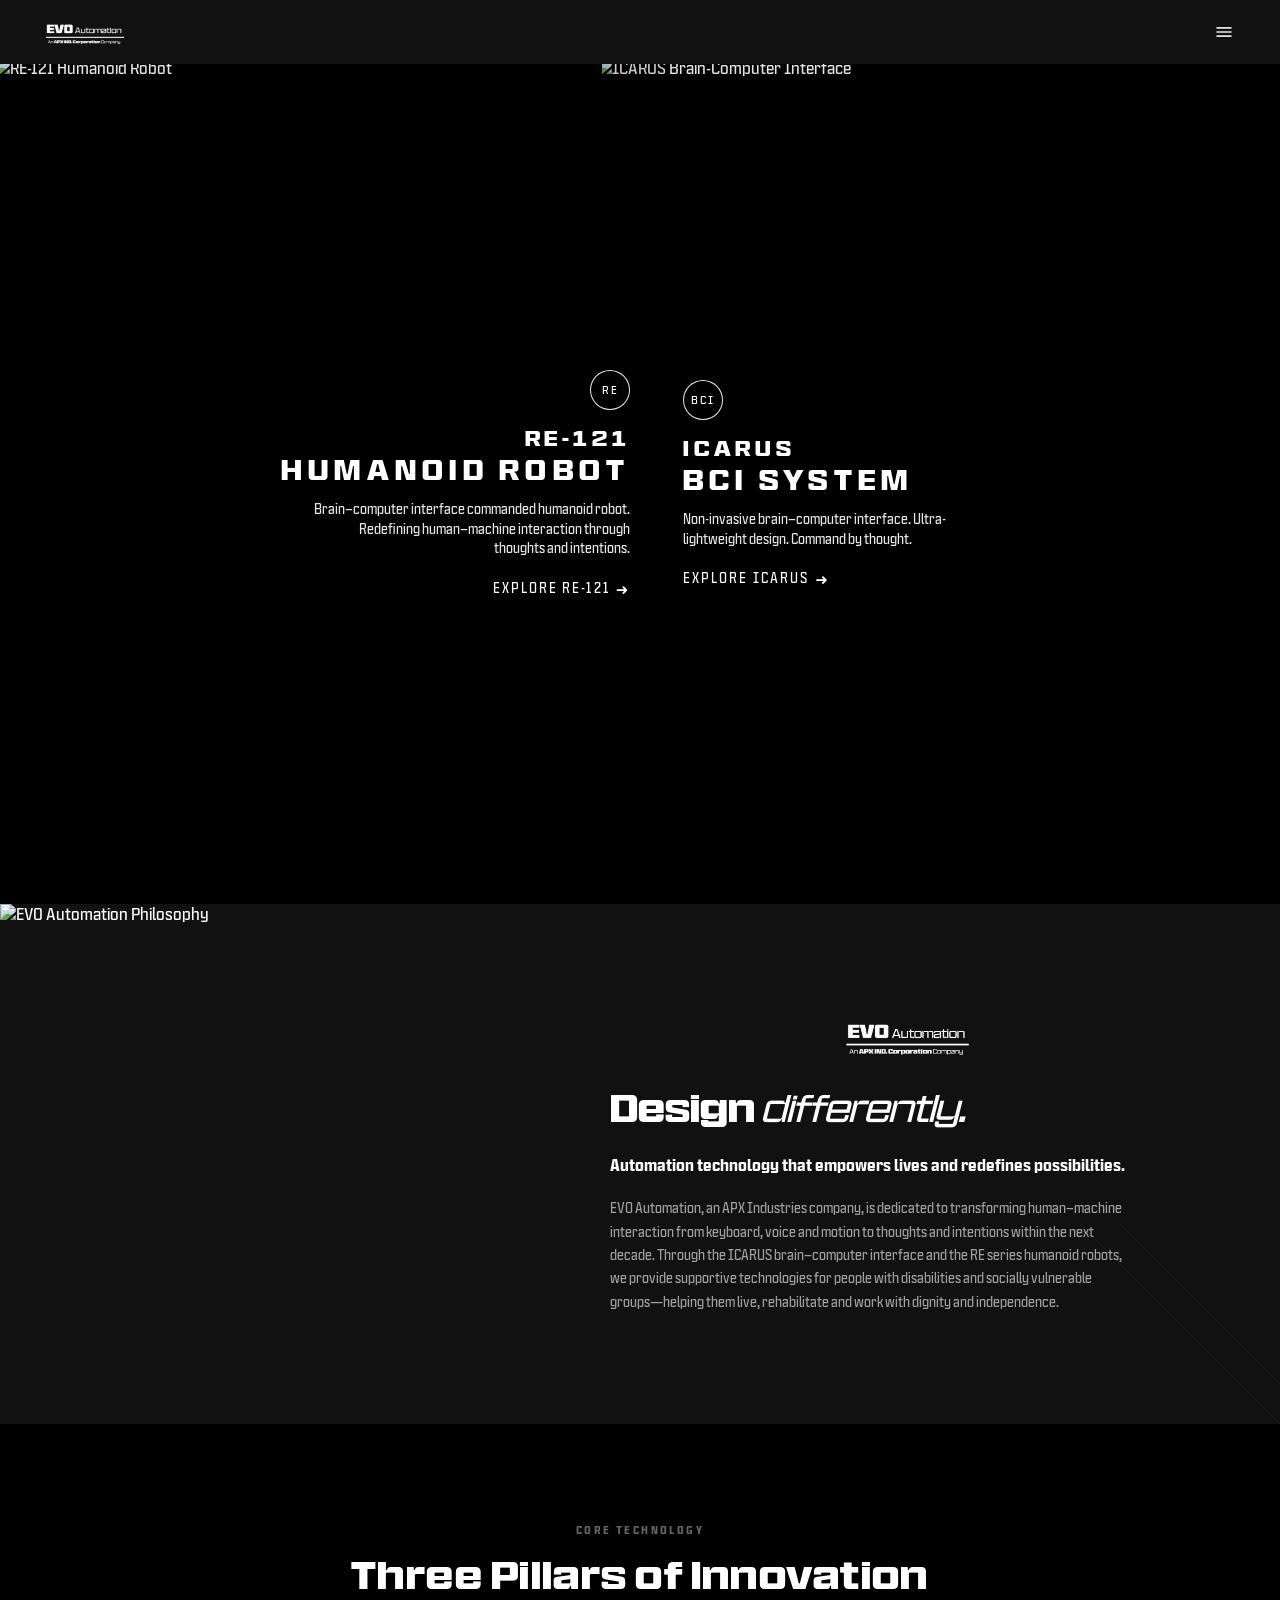
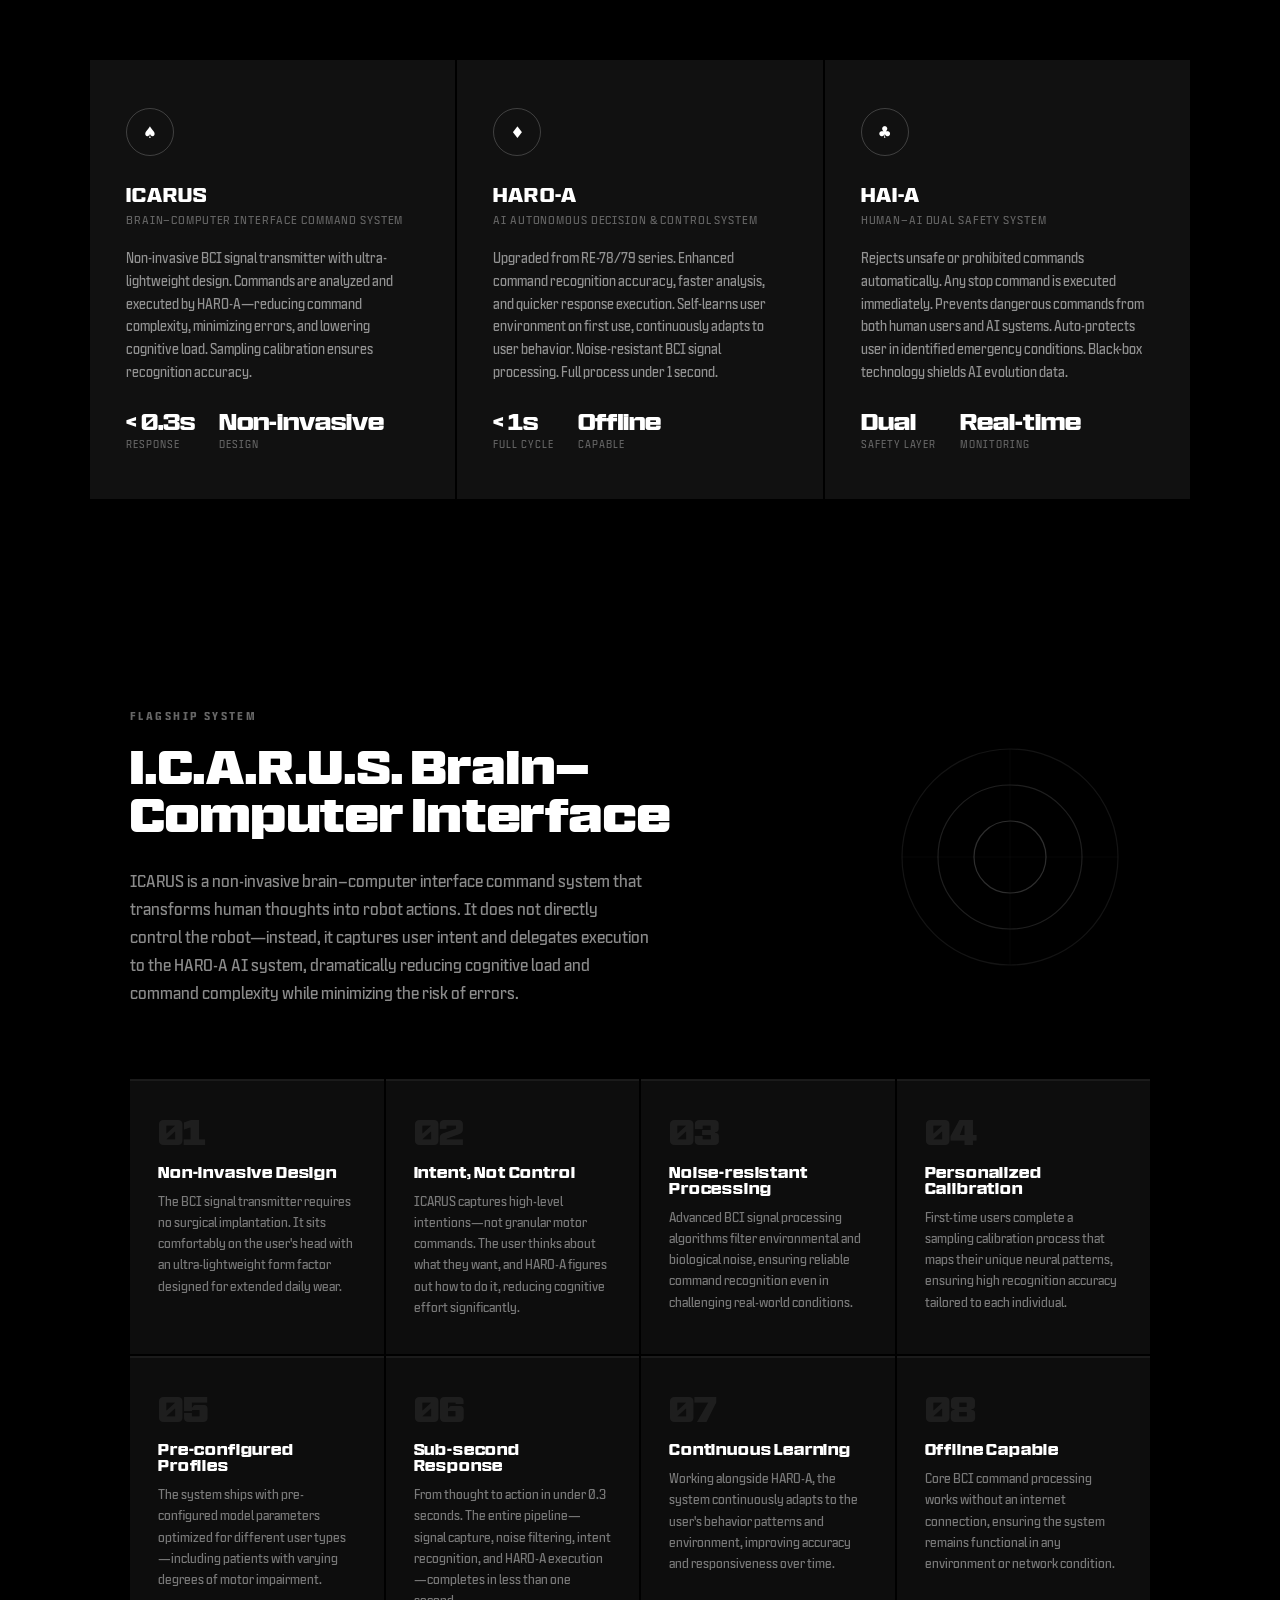
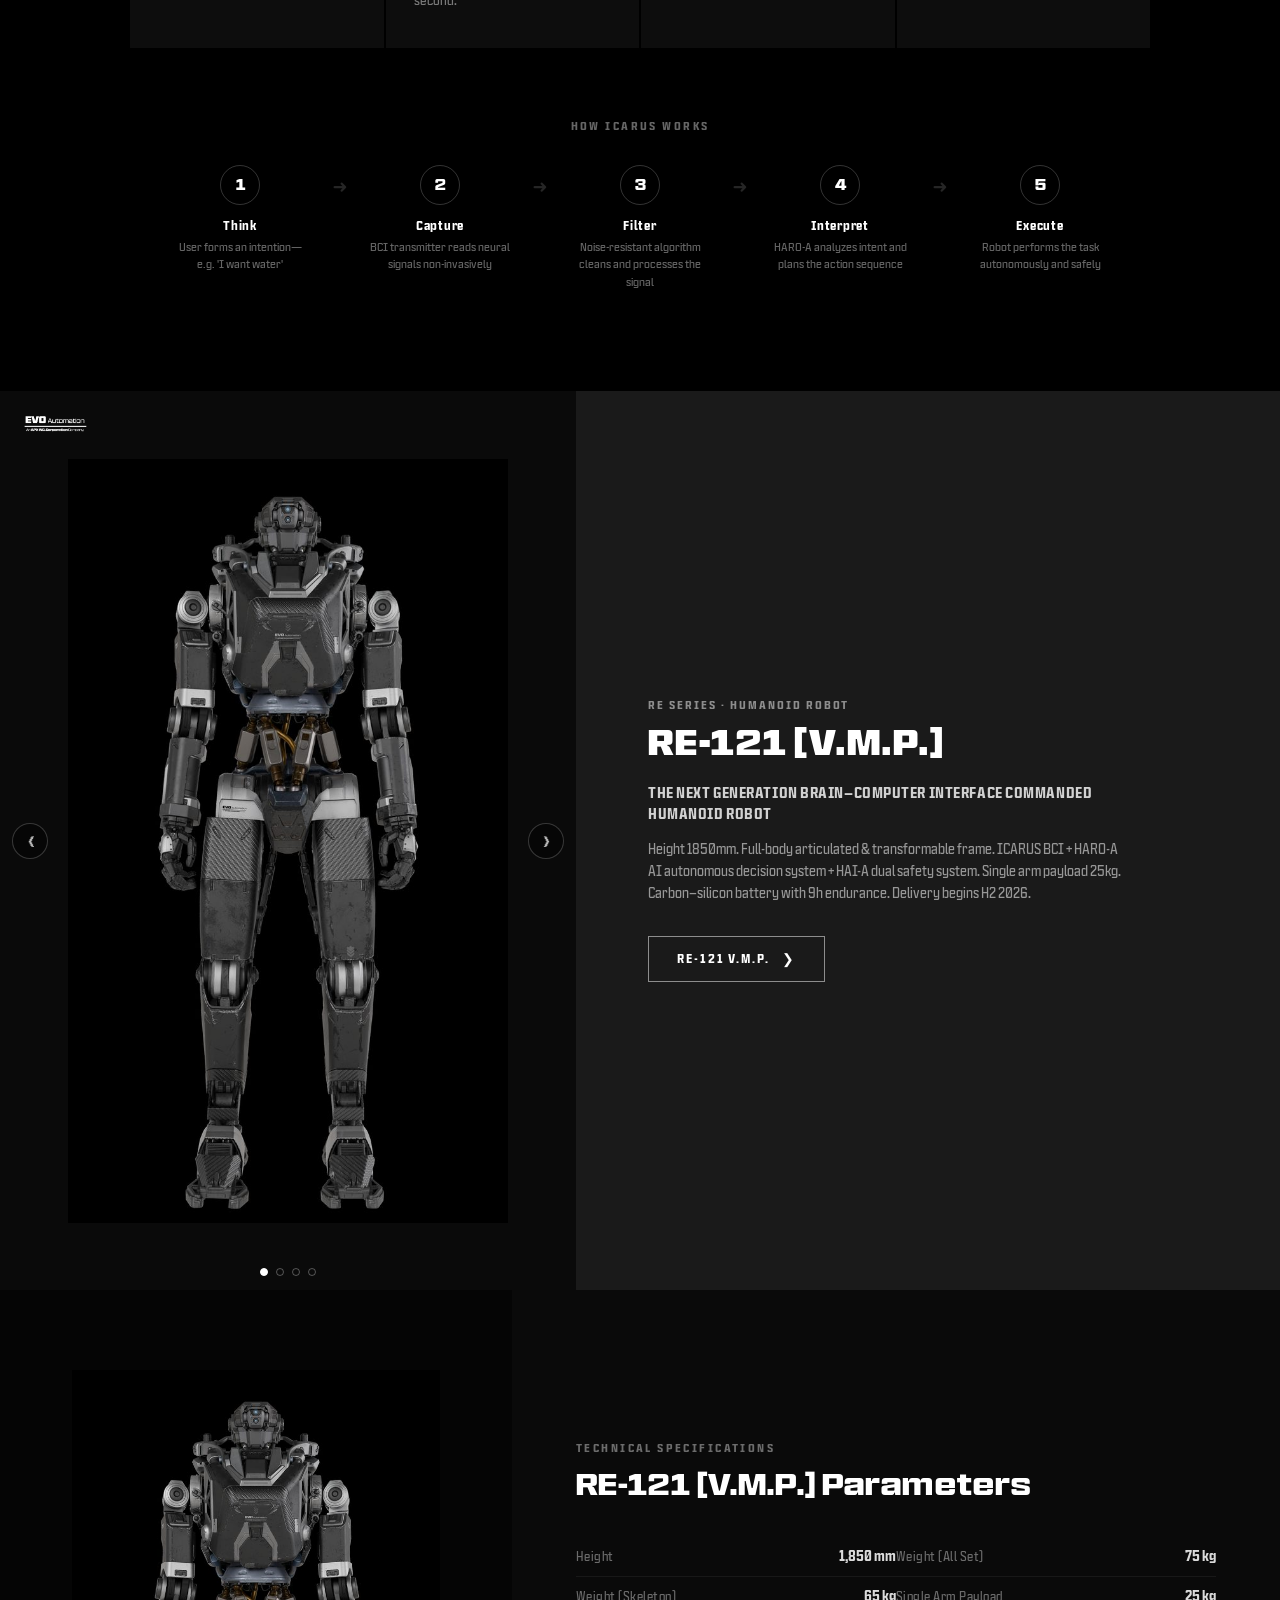
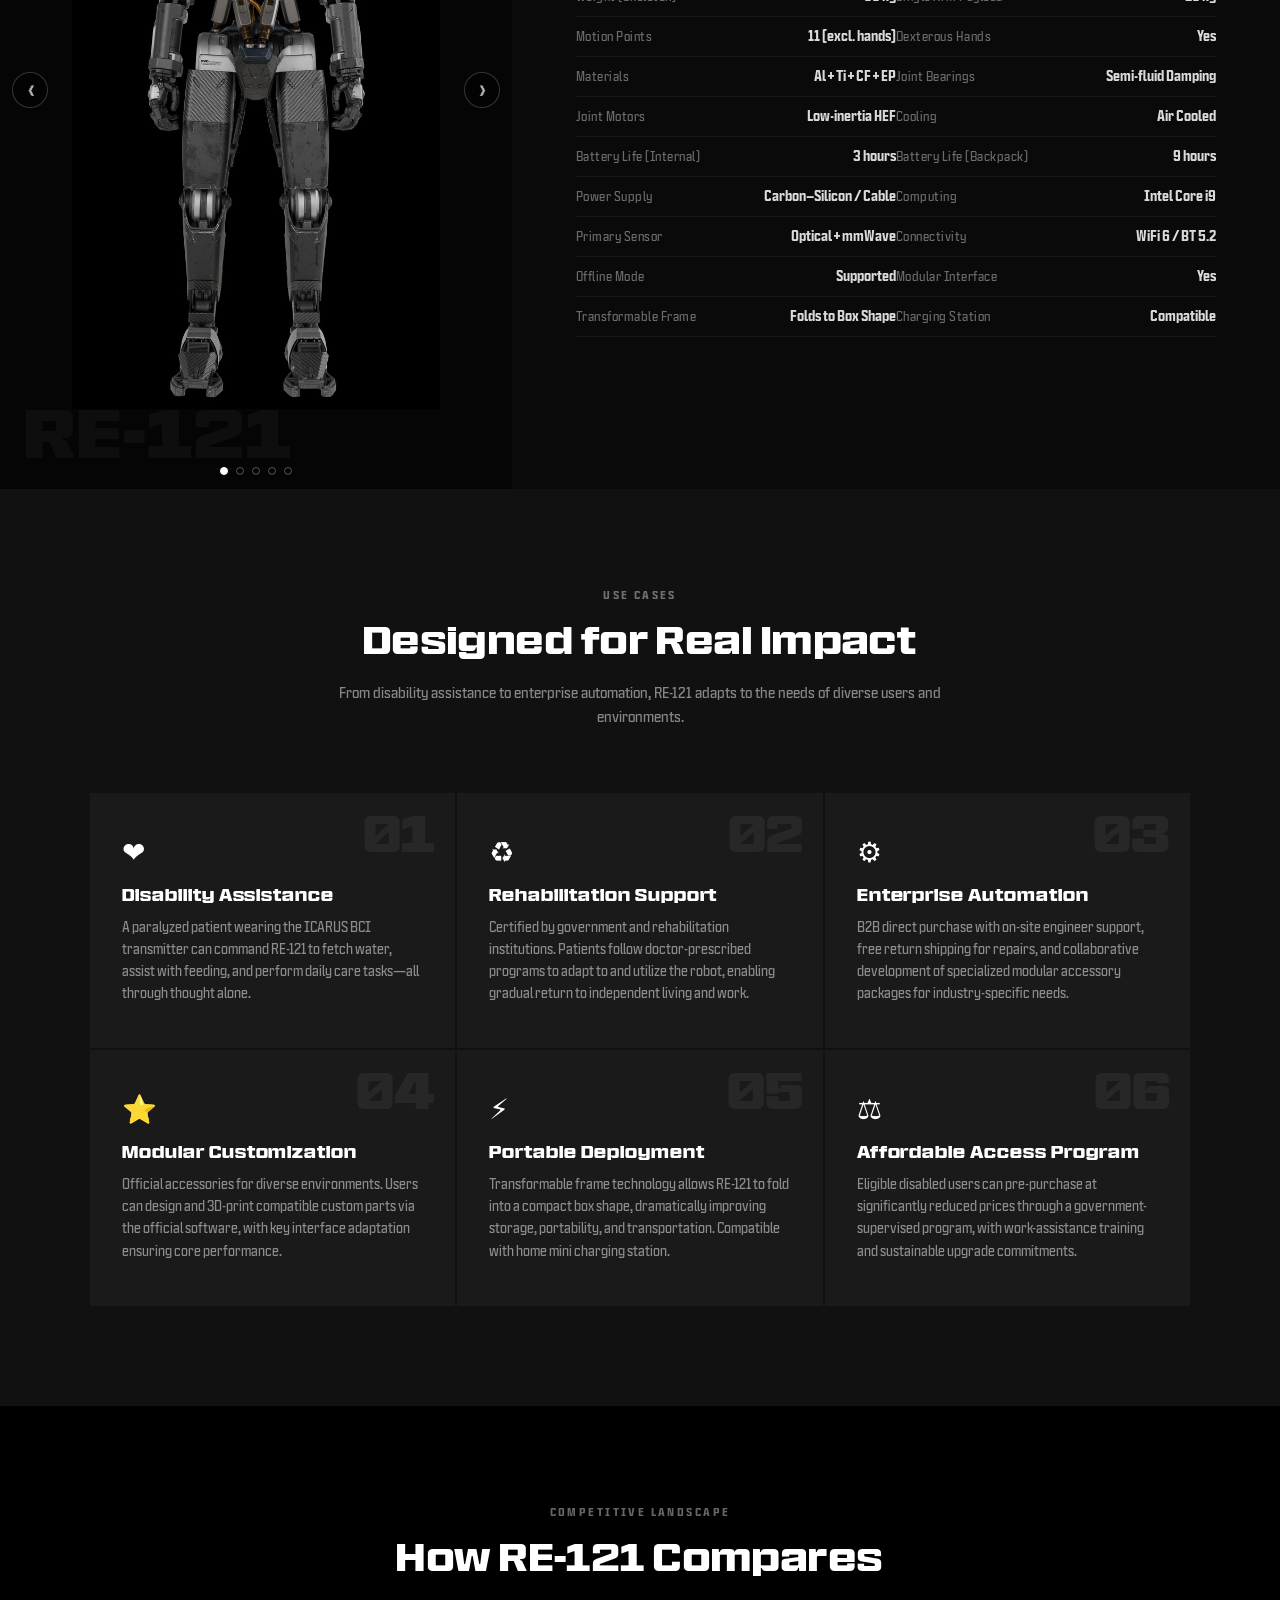
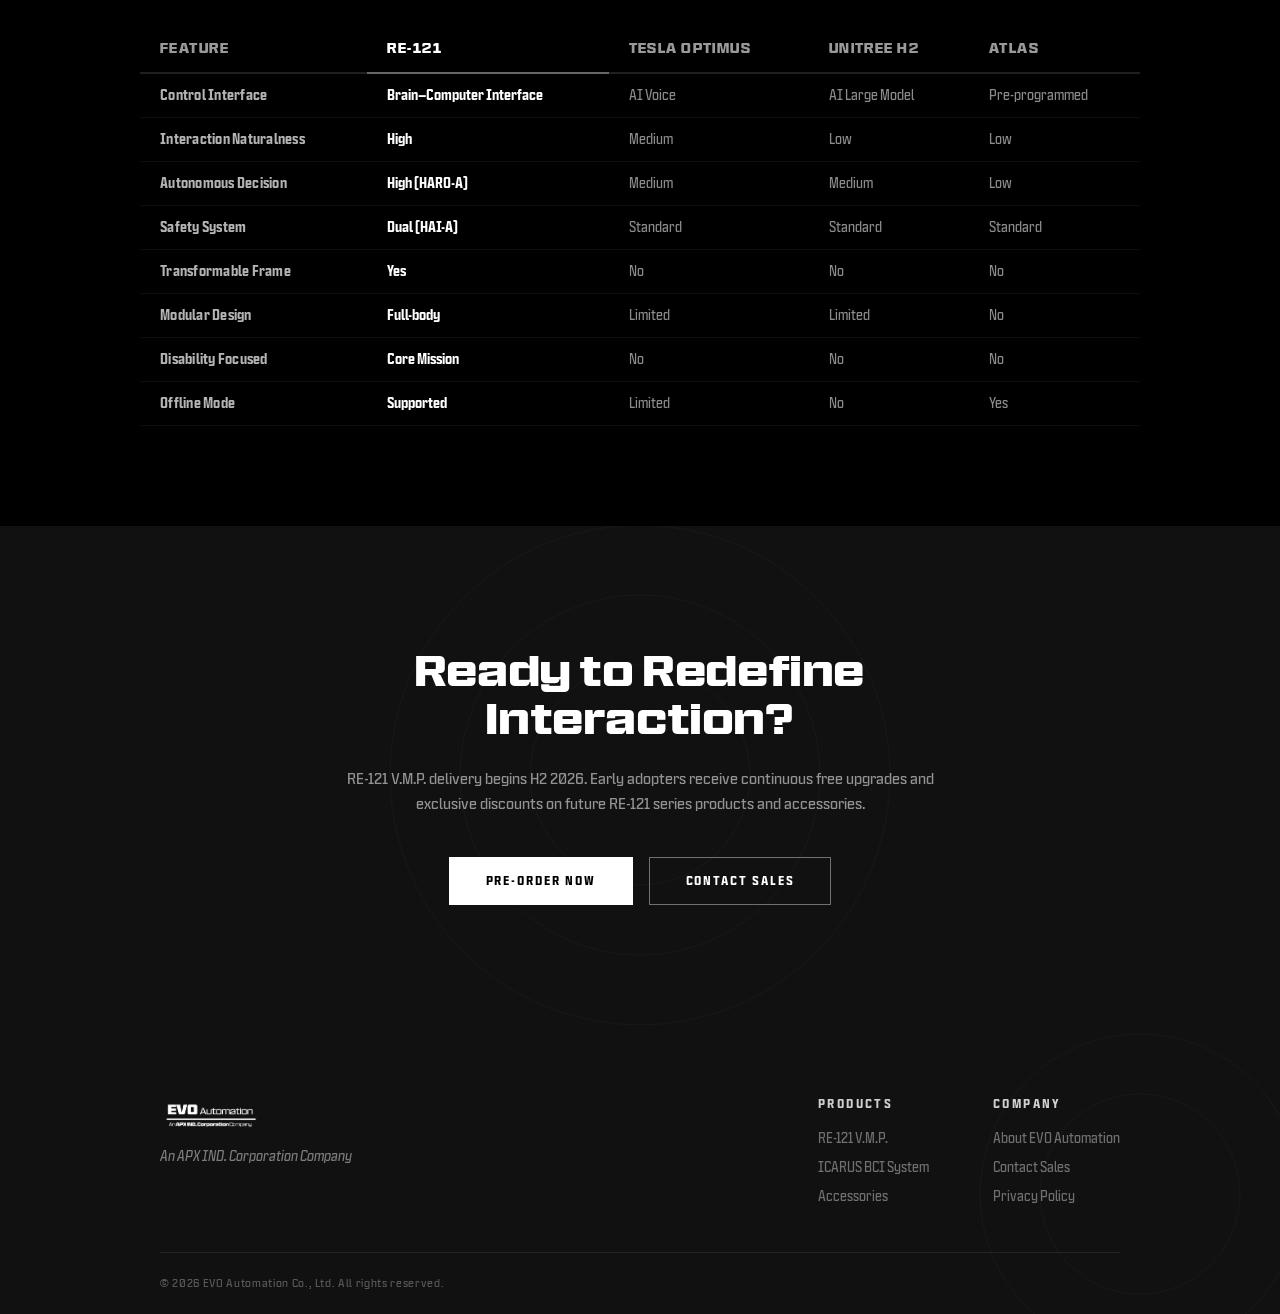
==== commit 6c6eaa85: "Add ICARUS deep-dive, robot image carousel, reorder sections - Add dedicated ICARUS BCI section with" ====
--- a/index.html
+++ b/index.html
@@ -61,39 +61,44 @@
         <div class="menu-column">
           <h3 class="menu-section-title">PRODUCTS</h3>
           <ul class="menu-list">
-            <li><a href="#">RE-121 V.M.P.</a></li>
-            <li><a href="#">RE-121</a></li>
-            <li><a href="#">ICARUS BCI System</a></li>
+            <li><a href="#product-card" class="menu-nav-link">RE-121 [V.M.P.]</a></li>
+            <li><a href="#specs-section" class="menu-nav-link">Technical Specifications</a></li>
+            <li><a href="#compare-section" class="menu-nav-link">Competitive Comparison</a></li>
           </ul>
         </div>
         <div class="menu-column">
           <h3 class="menu-section-title">TECHNOLOGY</h3>
           <ul class="menu-list">
-            <li><a href="#">HARO-A AI System</a></li>
-            <li><a href="#">HAI-A Safety System</a></li>
-            <li><a href="#">Articulated Frame</a></li>
+            <li><a href="#icarus-section" class="menu-nav-link">ICARUS BCI System</a></li>
+            <li><a href="#tech-section" class="menu-nav-link">HARO-A AI Decision System</a></li>
+            <li><a href="#tech-section" class="menu-nav-link">HAI-A Dual Safety System</a></li>
+            <li><a href="#tech-section" class="menu-nav-link">Articulated & Transformable Frame</a></li>
           </ul>
         </div>
         <div class="menu-column">
           <h3 class="menu-section-title">SOLUTIONS</h3>
           <ul class="menu-list">
-            <li><a href="#">Disability Assistance</a></li>
-            <li><a href="#">Enterprise (B2B)</a></li>
+            <li><a href="#scenario-section" class="menu-nav-link">Disability Assistance</a></li>
+            <li><a href="#scenario-section" class="menu-nav-link">Rehabilitation Support</a></li>
+            <li><a href="#scenario-section" class="menu-nav-link">Enterprise Automation</a></li>
+            <li><a href="#scenario-section" class="menu-nav-link">Modular Customization</a></li>
+            <li><a href="#scenario-section" class="menu-nav-link">Affordable Access Program</a></li>
           </ul>
         </div>
         <div class="menu-column">
           <h3 class="menu-section-title">COMPANY</h3>
           <ul class="menu-list">
-            <li><a href="#">About EVO Automation</a></li>
-            <li><a href="#">Contact Sales</a></li>
+            <li><a href="#philosophy" class="menu-nav-link">About EVO Automation</a></li>
+            <li><a href="#cta-section" class="menu-nav-link">Pre-order RE-121</a></li>
+            <li><a href="#cta-section" class="menu-nav-link">Contact Sales</a></li>
           </ul>
         </div>
       </div>
       <div class="menu-footer-row">
-        <button class="menu-newsletter-btn" type="button">
-          Subscribe
-        </button>
-        <div class="menu-footer-tagline">Redefining human–machine interaction</div>
+        <a class="menu-newsletter-btn" href="#cta-section">
+          Pre-order Now
+        </a>
+        <div class="menu-footer-tagline">An APX IND. Corporation Company</div>
       </div>
     </div>
   </div>
@@ -144,8 +149,8 @@
     </section>
   </main>
 
-  <!-- 设计理念介绍 -->
-  <section class="philosophy fade-section">
+  <!-- 1. 设计理念 / 公司介绍 -->
+  <section class="philosophy fade-section" id="philosophy">
     <div class="philosophy-image">
       <img class="philosophy-img" id="philosophy-img" src="about:blank" alt="" />
     </div>
@@ -158,18 +163,58 @@
       <p class="philosophy-tagline" id="philosophy-tagline"></p>
       <p class="philosophy-body" id="philosophy-body"></p>
     </div>
-    <!-- 装饰线条 -->
     <svg class="section-deco section-deco-corner" viewBox="0 0 200 200" aria-hidden="true">
       <line x1="0" y1="0" x2="200" y2="200" />
       <line x1="40" y1="0" x2="200" y2="160" />
     </svg>
   </section>
 
-  <!-- 产品卡片 -->
+  <!-- 2. 核心技术概览 (ICARUS / HARO-A / HAI-A) -->
+  <section class="tech-section fade-section" id="tech-section">
+    <div class="tech-header">
+      <p class="tech-label" id="tech-label"></p>
+      <h2 class="tech-title" id="tech-title"></h2>
+    </div>
+    <div class="tech-grid" id="tech-grid"></div>
+  </section>
+
+  <!-- 3. ICARUS 深度介绍 -->
+  <section class="icarus-section fade-section" id="icarus-section">
+    <div class="icarus-hero">
+      <div class="icarus-hero-content">
+        <p class="icarus-kicker" id="icarus-kicker"></p>
+        <h2 class="icarus-headline" id="icarus-headline"></h2>
+        <p class="icarus-lead" id="icarus-lead"></p>
+      </div>
+      <div class="icarus-hero-visual">
+        <div class="icarus-glyph" aria-hidden="true">
+          <svg viewBox="0 0 200 200">
+            <circle cx="100" cy="100" r="90" class="icarus-ring icarus-ring-outer" />
+            <circle cx="100" cy="100" r="60" class="icarus-ring icarus-ring-mid" />
+            <circle cx="100" cy="100" r="30" class="icarus-ring icarus-ring-inner" />
+            <line x1="100" y1="10" x2="100" y2="190" class="icarus-cross" />
+            <line x1="10" y1="100" x2="190" y2="100" class="icarus-cross" />
+          </svg>
+        </div>
+      </div>
+    </div>
+    <div class="icarus-features" id="icarus-features"></div>
+    <div class="icarus-flow">
+      <p class="icarus-flow-label" id="icarus-flow-label"></p>
+      <div class="icarus-flow-steps" id="icarus-flow-steps"></div>
+    </div>
+  </section>
+
+  <!-- 4. 产品卡片 (RE-121 V.M.P.) -->
   <section class="product-card fade-section" id="product-card">
     <div class="product-card-image">
       <img class="product-card-badge-img" src="img/logo.png" alt="EVO" />
-      <img class="product-card-img" id="product-card-img" src="about:blank" alt="" />
+      <div class="carousel" id="product-carousel">
+        <div class="carousel-track" id="product-carousel-track"></div>
+        <button class="carousel-btn carousel-prev" type="button" aria-label="Previous">&#10094;</button>
+        <button class="carousel-btn carousel-next" type="button" aria-label="Next">&#10095;</button>
+        <div class="carousel-dots" id="product-carousel-dots"></div>
+      </div>
     </div>
     <div class="product-card-content">
       <p class="product-card-category" id="product-card-category"></p>
@@ -183,6 +228,62 @@
     </div>
   </section>
 
+  <!-- 5. 技术规格 -->
+  <section class="specs-section fade-section" id="specs-section">
+    <div class="specs-visual">
+      <div class="carousel carousel-specs" id="specs-carousel">
+        <div class="carousel-track" id="specs-carousel-track"></div>
+        <button class="carousel-btn carousel-prev" type="button" aria-label="Previous">&#10094;</button>
+        <button class="carousel-btn carousel-next" type="button" aria-label="Next">&#10095;</button>
+        <div class="carousel-dots" id="specs-carousel-dots"></div>
+      </div>
+      <div class="specs-overlay-label" id="specs-overlay-label"></div>
+    </div>
+    <div class="specs-content">
+      <p class="specs-label" id="specs-label"></p>
+      <h2 class="specs-title" id="specs-title"></h2>
+      <div class="specs-table" id="specs-table"></div>
+    </div>
+  </section>
+
+  <!-- 6. 使用场景 -->
+  <section class="scenario-section fade-section" id="scenario-section">
+    <div class="scenario-header">
+      <p class="scenario-label" id="scenario-label"></p>
+      <h2 class="scenario-title" id="scenario-title"></h2>
+      <p class="scenario-subtitle" id="scenario-subtitle"></p>
+    </div>
+    <div class="scenario-grid" id="scenario-grid"></div>
+  </section>
+
+  <!-- 7. 竞争对比 -->
+  <section class="compare-section fade-section" id="compare-section">
+    <div class="compare-header">
+      <p class="compare-label" id="compare-label"></p>
+      <h2 class="compare-title" id="compare-title"></h2>
+    </div>
+    <div class="compare-table-wrap">
+      <table class="compare-table" id="compare-table"></table>
+    </div>
+  </section>
+
+  <!-- 8. CTA -->
+  <section class="cta-section fade-section" id="cta-section">
+    <div class="cta-inner">
+      <h2 class="cta-title" id="cta-title"></h2>
+      <p class="cta-body" id="cta-body"></p>
+      <div class="cta-actions">
+        <a class="cta-btn cta-btn-primary" id="cta-btn-primary" href="#"></a>
+        <a class="cta-btn cta-btn-secondary" id="cta-btn-secondary" href="#"></a>
+      </div>
+    </div>
+    <svg class="cta-deco" viewBox="0 0 600 600" aria-hidden="true">
+      <circle cx="300" cy="300" r="250" />
+      <circle cx="300" cy="300" r="180" />
+      <circle cx="300" cy="300" r="110" />
+    </svg>
+  </section>
+
   <!-- 底部 -->
   <footer class="site-footer">
     <div class="footer-inner">
@@ -219,6 +320,7 @@
     </svg>
   </footer>
 
+  <script>window.__STATIC_PREFIX__ = "";</script>
   <script src="js/home.js"></script>
 </body>
 </html>
--- a/css/home.css
+++ b/css/home.css
@@ -596,10 +596,12 @@
 }
 
 .philosophy-icon-img {
-  height: 28px;
+  height: 44px;
   width: auto;
+  object-fit: contain;
   filter: invert(1);
   margin-bottom: 28px;
+  flex-shrink: 0;
 }
 
 .philosophy-heading {
@@ -643,14 +645,15 @@
   overflow: hidden;
 }
 
+.product-card {
+  min-height: 520px;
+}
+
 .product-card-image {
   flex: 0 0 45%;
   position: relative;
   overflow: hidden;
   background: #0a0a0a;
-  display: flex;
-  align-items: center;
-  justify-content: center;
 }
 
 .product-card-badge-img {
@@ -746,6 +749,769 @@
 
 .product-card-link:hover .product-card-link-arrow {
   transform: translateX(4px);
+}
+
+/* 轮播组件 */
+
+.carousel {
+  position: relative;
+  width: 100%;
+  height: 100%;
+  overflow: hidden;
+}
+
+.carousel-track {
+  display: flex;
+  height: 100%;
+  transition: transform 0.5s cubic-bezier(0.25, 0.46, 0.45, 0.94);
+}
+
+.carousel-slide {
+  flex: 0 0 100%;
+  height: 100%;
+  display: flex;
+  align-items: center;
+  justify-content: center;
+}
+
+.carousel-slide img {
+  width: auto;
+  height: 85%;
+  max-width: 90%;
+  object-fit: contain;
+}
+
+.carousel-btn {
+  position: absolute;
+  top: 50%;
+  transform: translateY(-50%);
+  width: 36px;
+  height: 36px;
+  border: 1px solid rgba(255, 255, 255, 0.2);
+  border-radius: 50%;
+  background: rgba(0, 0, 0, 0.4);
+  color: rgba(255, 255, 255, 0.7);
+  font-size: 14px;
+  cursor: pointer;
+  display: flex;
+  align-items: center;
+  justify-content: center;
+  transition: background 0.2s ease, border-color 0.2s ease;
+  z-index: 2;
+  padding: 0;
+}
+
+.carousel-btn:hover {
+  background: rgba(0, 0, 0, 0.7);
+  border-color: rgba(255, 255, 255, 0.5);
+  color: #fff;
+}
+
+.carousel-prev {
+  left: 12px;
+}
+
+.carousel-next {
+  right: 12px;
+}
+
+.carousel-dots {
+  position: absolute;
+  bottom: 14px;
+  left: 50%;
+  transform: translateX(-50%);
+  display: flex;
+  gap: 8px;
+  z-index: 2;
+}
+
+.carousel-dot {
+  width: 8px;
+  height: 8px;
+  border-radius: 50%;
+  border: 1px solid rgba(255, 255, 255, 0.3);
+  background: transparent;
+  cursor: pointer;
+  padding: 0;
+  transition: background 0.2s ease, border-color 0.2s ease;
+}
+
+.carousel-dot.is-active {
+  background: #fff;
+  border-color: #fff;
+}
+
+.carousel-specs .carousel-slide img {
+  height: 80%;
+}
+
+/* ICARUS 深度介绍 */
+
+.icarus-section {
+  background: #000;
+  position: relative;
+  overflow: hidden;
+}
+
+.icarus-hero {
+  display: flex;
+  align-items: center;
+  min-height: 480px;
+  padding: 100px 40px 60px;
+  max-width: 1100px;
+  margin: 0 auto;
+  gap: 64px;
+}
+
+.icarus-hero-content {
+  flex: 1;
+}
+
+.icarus-kicker {
+  font-size: 11px;
+  font-weight: 700;
+  letter-spacing: 0.22em;
+  text-transform: uppercase;
+  color: rgba(255, 255, 255, 0.4);
+  margin-bottom: 20px;
+}
+
+.icarus-headline {
+  font-family: "Hitmarker", sans-serif;
+  font-size: 44px;
+  font-weight: 900;
+  letter-spacing: 0.02em;
+  line-height: 1.1;
+  margin-bottom: 28px;
+}
+
+.icarus-lead {
+  font-size: 16px;
+  line-height: 1.75;
+  color: rgba(255, 255, 255, 0.55);
+  max-width: 520px;
+}
+
+.icarus-hero-visual {
+  flex: 0 0 280px;
+  display: flex;
+  align-items: center;
+  justify-content: center;
+}
+
+.icarus-glyph svg {
+  width: 240px;
+  height: 240px;
+}
+
+.icarus-ring {
+  fill: none;
+  stroke-width: 1;
+}
+
+.icarus-ring-outer {
+  stroke: rgba(255, 255, 255, 0.08);
+  animation: decoSpin 30s linear infinite;
+  transform-origin: 100px 100px;
+}
+
+.icarus-ring-mid {
+  stroke: rgba(255, 255, 255, 0.12);
+  animation: decoSpin 20s linear infinite reverse;
+  transform-origin: 100px 100px;
+}
+
+.icarus-ring-inner {
+  stroke: rgba(255, 255, 255, 0.18);
+  animation: decoSpin 12s linear infinite;
+  transform-origin: 100px 100px;
+}
+
+.icarus-cross {
+  stroke: rgba(255, 255, 255, 0.05);
+  stroke-width: 0.5;
+}
+
+.icarus-features {
+  display: grid;
+  grid-template-columns: repeat(4, 1fr);
+  gap: 2px;
+  max-width: 1100px;
+  margin: 0 auto;
+  padding: 0 40px;
+}
+
+.icarus-feat {
+  background: #0d0d0d;
+  padding: 36px 28px;
+  border-top: 2px solid rgba(255, 255, 255, 0.06);
+  transition: border-color 0.3s ease, background 0.3s ease;
+}
+
+.icarus-feat:hover {
+  background: #141414;
+  border-top-color: rgba(255, 255, 255, 0.2);
+}
+
+.icarus-feat-num {
+  font-family: "Hitmarker", sans-serif;
+  font-size: 32px;
+  font-weight: 900;
+  color: rgba(255, 255, 255, 0.07);
+  margin-bottom: 16px;
+  line-height: 1;
+}
+
+.icarus-feat-title {
+  font-family: "Hitmarker", sans-serif;
+  font-size: 14px;
+  font-weight: 700;
+  letter-spacing: 0.06em;
+  margin-bottom: 10px;
+}
+
+.icarus-feat-desc {
+  font-size: 12.5px;
+  line-height: 1.7;
+  color: rgba(255, 255, 255, 0.45);
+}
+
+.icarus-flow {
+  max-width: 1100px;
+  margin: 0 auto;
+  padding: 72px 40px 100px;
+}
+
+.icarus-flow-label {
+  font-size: 11px;
+  font-weight: 700;
+  letter-spacing: 0.22em;
+  text-transform: uppercase;
+  color: rgba(255, 255, 255, 0.4);
+  margin-bottom: 32px;
+  text-align: center;
+}
+
+.icarus-flow-steps {
+  display: flex;
+  align-items: flex-start;
+  justify-content: center;
+  gap: 0;
+}
+
+.icarus-step {
+  display: flex;
+  flex-direction: column;
+  align-items: center;
+  text-align: center;
+  flex: 0 0 160px;
+}
+
+.icarus-step-num {
+  width: 40px;
+  height: 40px;
+  border-radius: 50%;
+  border: 1.5px solid rgba(255, 255, 255, 0.2);
+  display: flex;
+  align-items: center;
+  justify-content: center;
+  font-family: "Hitmarker", sans-serif;
+  font-size: 14px;
+  font-weight: 700;
+  margin-bottom: 14px;
+  transition: border-color 0.3s ease;
+}
+
+.icarus-step:hover .icarus-step-num {
+  border-color: rgba(255, 255, 255, 0.5);
+}
+
+.icarus-step-title {
+  font-size: 12px;
+  font-weight: 700;
+  letter-spacing: 0.06em;
+  margin-bottom: 6px;
+}
+
+.icarus-step-desc {
+  font-size: 11px;
+  line-height: 1.6;
+  color: rgba(255, 255, 255, 0.4);
+  max-width: 140px;
+}
+
+.icarus-step-arrow {
+  flex: 0 0 40px;
+  display: flex;
+  align-items: center;
+  justify-content: center;
+  padding-top: 10px;
+  color: rgba(255, 255, 255, 0.15);
+  font-size: 18px;
+}
+
+/* 核心技术 */
+
+.tech-section {
+  padding: 100px 40px;
+  background: #000;
+  position: relative;
+}
+
+.tech-header {
+  text-align: center;
+  margin-bottom: 64px;
+}
+
+.tech-label {
+  font-size: 11px;
+  font-weight: 700;
+  letter-spacing: 0.22em;
+  text-transform: uppercase;
+  color: rgba(255, 255, 255, 0.4);
+  margin-bottom: 16px;
+}
+
+.tech-title {
+  font-family: "Hitmarker", sans-serif;
+  font-size: 36px;
+  font-weight: 700;
+  letter-spacing: 0.04em;
+}
+
+.tech-grid {
+  display: grid;
+  grid-template-columns: repeat(3, 1fr);
+  gap: 2px;
+  max-width: 1100px;
+  margin: 0 auto;
+}
+
+.tech-card {
+  background: #111;
+  padding: 48px 36px;
+  position: relative;
+  overflow: hidden;
+  transition: background 0.3s ease;
+}
+
+.tech-card:hover {
+  background: #1a1a1a;
+}
+
+.tech-card-icon {
+  width: 48px;
+  height: 48px;
+  border: 1.5px solid rgba(255, 255, 255, 0.2);
+  border-radius: 50%;
+  display: flex;
+  align-items: center;
+  justify-content: center;
+  margin-bottom: 28px;
+  font-size: 16px;
+  transition: border-color 0.3s ease;
+}
+
+.tech-card:hover .tech-card-icon {
+  border-color: rgba(255, 255, 255, 0.5);
+}
+
+.tech-card-name {
+  font-family: "Hitmarker", sans-serif;
+  font-size: 18px;
+  font-weight: 700;
+  letter-spacing: 0.06em;
+  margin-bottom: 8px;
+}
+
+.tech-card-full {
+  font-size: 11px;
+  letter-spacing: 0.08em;
+  color: rgba(255, 255, 255, 0.35);
+  margin-bottom: 20px;
+  text-transform: uppercase;
+}
+
+.tech-card-desc {
+  font-size: 13px;
+  line-height: 1.75;
+  color: rgba(255, 255, 255, 0.55);
+}
+
+.tech-card-stats {
+  margin-top: 24px;
+  display: flex;
+  gap: 24px;
+}
+
+.tech-stat {
+  display: flex;
+  flex-direction: column;
+  gap: 4px;
+}
+
+.tech-stat-value {
+  font-family: "Hitmarker", sans-serif;
+  font-size: 22px;
+  font-weight: 700;
+}
+
+.tech-stat-label {
+  font-size: 10px;
+  letter-spacing: 0.1em;
+  text-transform: uppercase;
+  color: rgba(255, 255, 255, 0.35);
+}
+
+/* 技术规格 */
+
+.specs-section {
+  display: flex;
+  align-items: stretch;
+  min-height: 560px;
+  background: #0a0a0a;
+  position: relative;
+  overflow: hidden;
+}
+
+.specs-section {
+  min-height: 560px;
+}
+
+.specs-visual {
+  flex: 0 0 40%;
+  position: relative;
+  overflow: hidden;
+  background: #050505;
+}
+
+.specs-img {
+  width: 80%;
+  height: auto;
+  object-fit: contain;
+}
+
+.specs-overlay-label {
+  position: absolute;
+  bottom: 24px;
+  left: 24px;
+  font-family: "Hitmarker", sans-serif;
+  font-size: 64px;
+  font-weight: 900;
+  letter-spacing: 0.04em;
+  color: rgba(255, 255, 255, 0.04);
+  line-height: 1;
+  pointer-events: none;
+}
+
+.specs-content {
+  flex: 1;
+  padding: 72px 64px;
+  display: flex;
+  flex-direction: column;
+  justify-content: center;
+}
+
+.specs-label {
+  font-size: 11px;
+  font-weight: 700;
+  letter-spacing: 0.22em;
+  text-transform: uppercase;
+  color: rgba(255, 255, 255, 0.4);
+  margin-bottom: 12px;
+}
+
+.specs-title {
+  font-family: "Hitmarker", sans-serif;
+  font-size: 28px;
+  font-weight: 700;
+  letter-spacing: 0.04em;
+  margin-bottom: 36px;
+}
+
+.specs-table {
+  display: grid;
+  grid-template-columns: 1fr 1fr;
+  gap: 0;
+}
+
+.specs-row {
+  display: flex;
+  justify-content: space-between;
+  align-items: baseline;
+  padding: 12px 0;
+  border-bottom: 1px solid rgba(255, 255, 255, 0.06);
+  gap: 16px;
+}
+
+.specs-row-key {
+  font-size: 12px;
+  color: rgba(255, 255, 255, 0.4);
+  letter-spacing: 0.04em;
+  white-space: nowrap;
+}
+
+.specs-row-val {
+  font-size: 13px;
+  font-weight: 600;
+  text-align: right;
+  color: rgba(255, 255, 255, 0.85);
+}
+
+/* 使用场景 */
+
+.scenario-section {
+  padding: 100px 40px;
+  background: #111;
+  position: relative;
+}
+
+.scenario-header {
+  text-align: center;
+  margin-bottom: 64px;
+  max-width: 640px;
+  margin-left: auto;
+  margin-right: auto;
+}
+
+.scenario-label {
+  font-size: 11px;
+  font-weight: 700;
+  letter-spacing: 0.22em;
+  text-transform: uppercase;
+  color: rgba(255, 255, 255, 0.4);
+  margin-bottom: 16px;
+}
+
+.scenario-title {
+  font-family: "Hitmarker", sans-serif;
+  font-size: 36px;
+  font-weight: 700;
+  letter-spacing: 0.04em;
+  margin-bottom: 20px;
+}
+
+.scenario-subtitle {
+  font-size: 14px;
+  line-height: 1.7;
+  color: rgba(255, 255, 255, 0.5);
+}
+
+.scenario-grid {
+  display: grid;
+  grid-template-columns: repeat(3, 1fr);
+  gap: 2px;
+  max-width: 1100px;
+  margin: 0 auto;
+}
+
+.scenario-card {
+  background: #1a1a1a;
+  padding: 44px 32px;
+  position: relative;
+  overflow: hidden;
+  transition: background 0.3s ease;
+}
+
+.scenario-card:hover {
+  background: #222;
+}
+
+.scenario-card-num {
+  font-family: "Hitmarker", sans-serif;
+  font-size: 48px;
+  font-weight: 900;
+  color: rgba(255, 255, 255, 0.06);
+  position: absolute;
+  top: 16px;
+  right: 20px;
+  line-height: 1;
+}
+
+.scenario-card-icon {
+  font-size: 28px;
+  margin-bottom: 20px;
+  line-height: 1;
+}
+
+.scenario-card-title {
+  font-family: "Hitmarker", sans-serif;
+  font-size: 16px;
+  font-weight: 700;
+  letter-spacing: 0.06em;
+  margin-bottom: 12px;
+}
+
+.scenario-card-desc {
+  font-size: 13px;
+  line-height: 1.7;
+  color: rgba(255, 255, 255, 0.5);
+}
+
+/* 竞争对比 */
+
+.compare-section {
+  padding: 100px 40px;
+  background: #000;
+  position: relative;
+}
+
+.compare-header {
+  text-align: center;
+  margin-bottom: 48px;
+}
+
+.compare-label {
+  font-size: 11px;
+  font-weight: 700;
+  letter-spacing: 0.22em;
+  text-transform: uppercase;
+  color: rgba(255, 255, 255, 0.4);
+  margin-bottom: 16px;
+}
+
+.compare-title {
+  font-family: "Hitmarker", sans-serif;
+  font-size: 36px;
+  font-weight: 700;
+  letter-spacing: 0.04em;
+}
+
+.compare-table-wrap {
+  max-width: 1000px;
+  margin: 0 auto;
+  overflow-x: auto;
+}
+
+.compare-table {
+  width: 100%;
+  border-collapse: collapse;
+  font-size: 13px;
+}
+
+.compare-table th {
+  font-family: "Hitmarker", sans-serif;
+  font-size: 12px;
+  font-weight: 700;
+  letter-spacing: 0.12em;
+  text-transform: uppercase;
+  text-align: left;
+  padding: 16px 20px;
+  border-bottom: 2px solid rgba(255, 255, 255, 0.12);
+  color: rgba(255, 255, 255, 0.6);
+  white-space: nowrap;
+}
+
+.compare-table th.compare-highlight {
+  color: #fff;
+  border-bottom-color: rgba(255, 255, 255, 0.4);
+}
+
+.compare-table td {
+  padding: 14px 20px;
+  border-bottom: 1px solid rgba(255, 255, 255, 0.05);
+  color: rgba(255, 255, 255, 0.55);
+  white-space: nowrap;
+}
+
+.compare-table td.compare-highlight {
+  color: #fff;
+  font-weight: 600;
+}
+
+.compare-table td.compare-feature {
+  font-weight: 600;
+  color: rgba(255, 255, 255, 0.7);
+  letter-spacing: 0.02em;
+}
+
+.compare-table tbody tr:hover td {
+  background: rgba(255, 255, 255, 0.02);
+}
+
+/* CTA */
+
+.cta-section {
+  padding: 120px 40px;
+  background: #111;
+  position: relative;
+  overflow: hidden;
+  text-align: center;
+}
+
+.cta-inner {
+  position: relative;
+  z-index: 1;
+  max-width: 640px;
+  margin: 0 auto;
+}
+
+.cta-title {
+  font-family: "Hitmarker", sans-serif;
+  font-size: 40px;
+  font-weight: 700;
+  letter-spacing: 0.04em;
+  margin-bottom: 24px;
+}
+
+.cta-body {
+  font-size: 15px;
+  line-height: 1.7;
+  color: rgba(255, 255, 255, 0.55);
+  margin-bottom: 40px;
+}
+
+.cta-actions {
+  display: flex;
+  gap: 16px;
+  justify-content: center;
+  flex-wrap: wrap;
+}
+
+.cta-btn {
+  padding: 16px 36px;
+  font-size: 12px;
+  font-weight: 700;
+  letter-spacing: 0.16em;
+  text-transform: uppercase;
+  text-decoration: none;
+  transition: background 0.25s ease, border-color 0.25s ease, color 0.25s ease;
+}
+
+.cta-btn-primary {
+  background: #fff;
+  color: #000;
+  border: 1.5px solid #fff;
+}
+
+.cta-btn-primary:hover {
+  background: transparent;
+  color: #fff;
+}
+
+.cta-btn-secondary {
+  background: transparent;
+  color: #fff;
+  border: 1.5px solid rgba(255, 255, 255, 0.4);
+}
+
+.cta-btn-secondary:hover {
+  border-color: #fff;
+  background: rgba(255, 255, 255, 0.06);
+}
+
+.cta-deco {
+  position: absolute;
+  width: 600px;
+  height: 600px;
+  left: 50%;
+  top: 50%;
+  transform: translate(-50%, -50%);
+  fill: none;
+  stroke: rgba(255, 255, 255, 0.03);
+  stroke-width: 1;
+  pointer-events: none;
+  animation: decoSpin 60s linear infinite;
 }
 
 /* 底部 Footer */
@@ -906,6 +1672,112 @@
     font-size: 24px;
   }
 
+  .icarus-hero {
+    flex-direction: column;
+    padding: 64px 24px 40px;
+    text-align: center;
+    gap: 32px;
+    min-height: auto;
+  }
+
+  .icarus-headline {
+    font-size: 30px;
+  }
+
+  .icarus-lead {
+    max-width: none;
+  }
+
+  .icarus-hero-visual {
+    flex: none;
+  }
+
+  .icarus-glyph svg {
+    width: 160px;
+    height: 160px;
+  }
+
+  .icarus-features {
+    grid-template-columns: 1fr 1fr;
+    padding: 0 24px;
+  }
+
+  .icarus-flow {
+    padding: 48px 24px 64px;
+  }
+
+  .icarus-flow-steps {
+    flex-wrap: wrap;
+    gap: 16px;
+  }
+
+  .icarus-step {
+    flex: 0 0 calc(50% - 16px);
+  }
+
+  .icarus-step-arrow {
+    display: none;
+  }
+
+  .tech-grid {
+    grid-template-columns: 1fr;
+  }
+
+  .specs-section {
+    flex-direction: column;
+    min-height: auto;
+  }
+
+  .specs-visual {
+    flex: none;
+    height: 300px;
+  }
+
+  .specs-content {
+    padding: 48px 32px;
+  }
+
+  .specs-table {
+    grid-template-columns: 1fr;
+  }
+
+  .specs-title {
+    font-size: 22px;
+  }
+
+  .scenario-grid {
+    grid-template-columns: 1fr;
+  }
+
+  .scenario-title {
+    font-size: 28px;
+  }
+
+  .compare-section {
+    padding: 64px 20px;
+  }
+
+  .compare-title {
+    font-size: 28px;
+  }
+
+  .tech-section,
+  .scenario-section {
+    padding: 64px 24px;
+  }
+
+  .tech-title {
+    font-size: 28px;
+  }
+
+  .cta-section {
+    padding: 80px 24px;
+  }
+
+  .cta-title {
+    font-size: 28px;
+  }
+
   .site-header {
     padding: 8px 16px;
   }
@@ -961,6 +1833,14 @@
     display: none;
   }
 
+  .icarus-features {
+    grid-template-columns: 1fr;
+  }
+
+  .icarus-step {
+    flex: 0 0 100%;
+  }
+
   .footer-links {
     flex-direction: column;
     gap: 28px;
